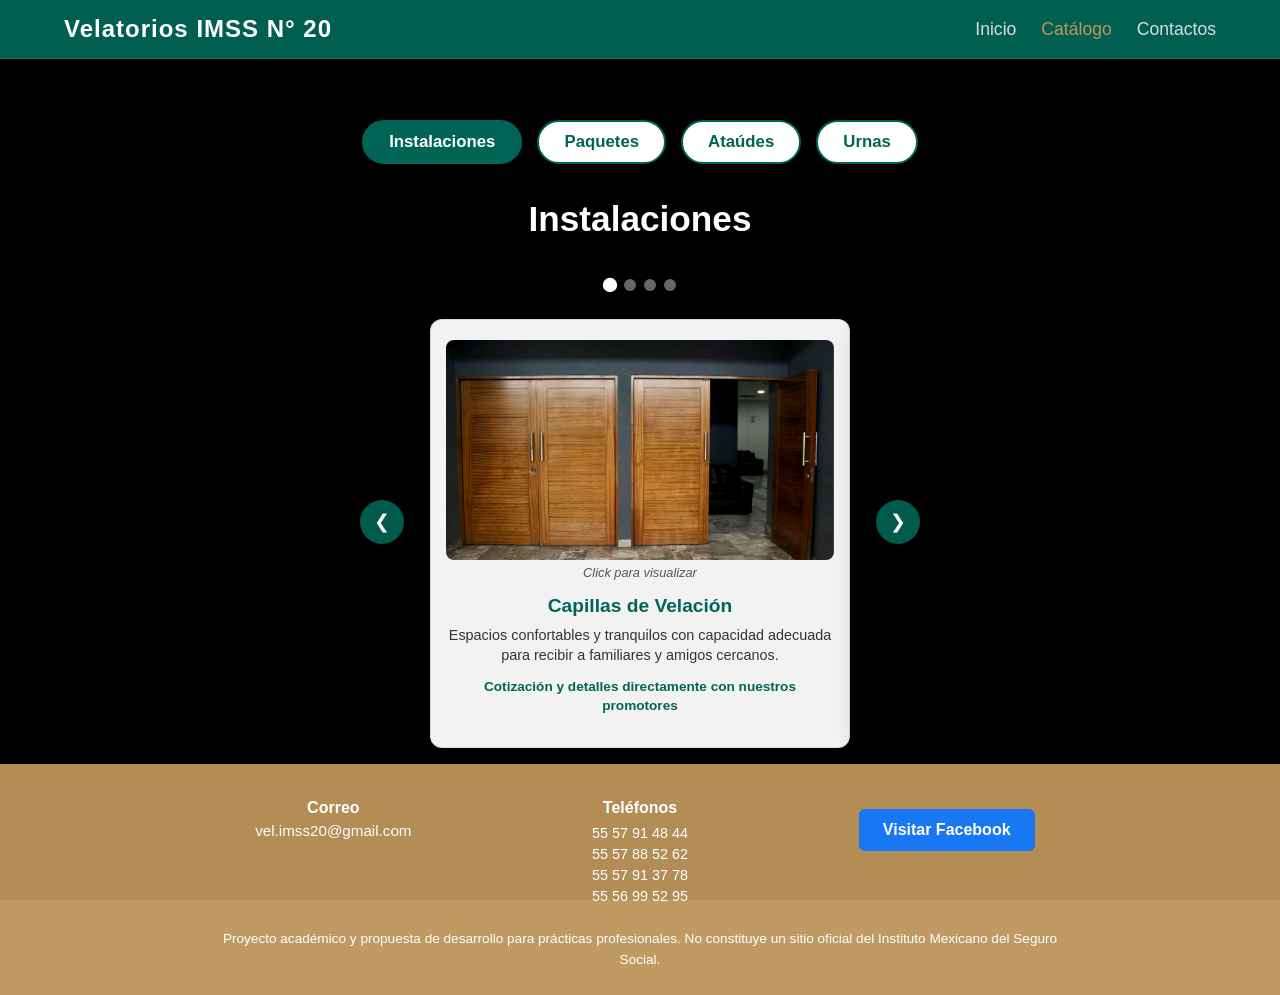
==== catalogo.html @ 5f77e5e4 "prototipo final 3" ====
<!DOCTYPE html>
<html lang="es"> 
    <head>
        <meta charset="UTF-8">
        <meta name="viewport" content="width=device-width, initial-scale=1.0">
        
        <title>Catálogo | Velatorios IMSS N° 20</title>
        <link rel="stylesheet" href="style.css">
    </head>
    
    <body>
        <header class="header-fijo">
            <div class="nav-container">
                <div class="logo-sitio"><a href="index.html">Velatorios IMSS N° 20</a></div>
                
                <div class="menu-toggle" id="mobile-menu-btn">
                    <span></span>
                    <span></span>
                    <span></span>
                </div>

                <nav class="nav-links" id="nav-menu">
                    <a href="index.html">Inicio</a>
                    <a href="catalogo.html" class="activo">Catálogo</a>
                    <a href="contactos.html">Contactos</a>
                </nav>
            </div>
        </header>
    
        <!-- Video de fondo desenfocado -->
        <div class="video-container-bg">
            <!-- Video de fondo -->
            <video id="videoFondoBlur" autoplay loop muted playsinline class="video-background-blur">
                <source src="MULTIMEDIA/VIDEO/VelatorioEcatepec.mp4" type="video/mp4">
            </video>

            <!-- Video principal -->
            <video id="videoFondo" loop muted playsinline class="video-background">
                <source src="MULTIMEDIA/VIDEO/VelatorioEcatepec.mp4" type="video/mp4">
            </video>
        </div>

        <!-- En el div de contenedor-catalogo, asegúrate de que termine limpiamente -->
<div class="contenedor-catalogo" style="padding-top: 100px; background: transparent; max-width: 1250px; margin: 0 auto; padding-left: 1rem; padding-right: 1rem; padding-bottom: 0;">
            <!-- FILTROS SERVICIOS -->
            <div class="filtros-macro" style="margin-bottom: 35px;">
                <button class="btn-filtro-macro activo" data-target="instalaciones">Instalaciones</button>
                <button class="btn-filtro-macro" data-target="paquetes">Paquetes</button>
                <button class="btn-filtro-macro" data-target="ataudes">Ataúdes</button>
                <button class="btn-filtro-macro" data-target="urnas">Urnas</button>
            </div>

            <!-- INSTALACIONES -->
            <div id="seccion-instalaciones" class="grupo-macro">
                <h2 class="titulo-seccion" style="font-size: 2.2rem; color: #ffffff; text-shadow: 1px 2px 6px rgba(0,0,0,0.8); text-align: center;">Instalaciones</h2>
                
                <div id="carrusel-instalaciones-wrapper" style="position: relative; max-width: 520px; margin: 0 auto; padding: 0 50px;">
                    <div class="carrusel-indicadores" id="indicadores-instalaciones"></div>
                    <div style="overflow: hidden; width: 100%;">
                        <div class="items-instalacion-track" style="display: flex; transition: transform 0.35s ease-in-out; width: 100%; align-items: stretch;">
                            
                            <!-- Capillas -->
                            <div class="item-instalacion" style="min-width: 100%; box-sizing: border-box; padding: 1rem 0; display: flex; flex-direction: column;">
                                <div class="grid-tarjetas tarjeta-centrada" style="margin: 0 auto; display: flex; flex: 1; width: 100%;"> 
                                    <div class="tarjeta" style="width: 100%; display: flex; flex-direction: column; justify-content: space-between; height: 100%;">
                                        <div>
                                            <div class="carrusel-tarjeta">
                                                <img src="MULTIMEDIA/IMAGENES/INSTALACIONES/CAPILLAS/C_01.JPG" alt="Capillas de Velación" class="carrusel-img" 
                                                    data-galeria="MULTIMEDIA/IMAGENES/INSTALACIONES/CAPILLAS/C_01.JPG, MULTIMEDIA/IMAGENES/INSTALACIONES/CAPILLAS/C_02.JPG, MULTIMEDIA/IMAGENES/INSTALACIONES/CAPILLAS/C_03.JPG, MULTIMEDIA/IMAGENES/INSTALACIONES/CAPILLAS/C_04.JPG, MULTIMEDIA/IMAGENES/INSTALACIONES/CAPILLAS/C_05.JPG, MULTIMEDIA/IMAGENES/INSTALACIONES/CAPILLAS/C_06.JPG, MULTIMEDIA/IMAGENES/INSTALACIONES/CAPILLAS/C_07.JPG, MULTIMEDIA/IMAGENES/INSTALACIONES/CAPILLAS/C_08.JPG, MULTIMEDIA/IMAGENES/INSTALACIONES/CAPILLAS/C_09.JPG, MULTIMEDIA/IMAGENES/INSTALACIONES/CAPILLAS/C_10.JPG">
                                            </div>
                                            <h3>Capillas de Velación</h3>
                                            <p>Espacios confortables y tranquilos con capacidad adecuada para recibir a familiares y amigos cercanos.</p>
                                        </div>
                                        <p class="info-asesoria">Cotización y detalles directamente con nuestros promotores</p>
                                    </div>
                                </div>
                            </div>

                            <!-- Oratorio -->
                            <div class="item-instalacion" style="min-width: 100%; box-sizing: border-box; padding: 1rem 0; display: flex; flex-direction: column;">
                                <div class="grid-tarjetas tarjeta-centrada" style="margin: 0 auto; display: flex; flex: 1; width: 100%;">
                                    <div class="tarjeta" style="width: 100%; display: flex; flex-direction: column; justify-content: space-between; height: 100%;">
                                        <div>
                                            <div class="carrusel-tarjeta">
                                                <img src="MULTIMEDIA/IMAGENES/INSTALACIONES/ORATORIO/O_01.JPG" alt="Oratorio" class="carrusel-img" 
                                                    data-galeria="MULTIMEDIA/IMAGENES/INSTALACIONES/ORATORIO/O_01.JPG, MULTIMEDIA/IMAGENES/INSTALACIONES/ORATORIO/O_02.JPG, MULTIMEDIA/IMAGENES/INSTALACIONES/ORATORIO/O_03.JPG, MULTIMEDIA/IMAGENES/INSTALACIONES/ORATORIO/O_04.JPG, MULTIMEDIA/IMAGENES/INSTALACIONES/ORATORIO/O_05.JPG">
                                            </div>
                                            <h3>Oratorio</h3>
                                            <p>Un espacio dedicado a la reflexión y el recogimiento espiritual, adecuado para diversas creencias.</p>
                                        </div>
                                        <p class="info-asesoria">Acceso libre para visitantes</p>
                                    </div>
                                </div>
                            </div>

                            <!-- Estancia Infantil -->
                            <div class="item-instalacion" style="min-width: 100%; box-sizing: border-box; padding: 1rem 0; display: flex; flex-direction: column;">
                                <div class="grid-tarjetas tarjeta-centrada" style="margin: 0 auto; display: flex; flex: 1; width: 100%;">
                                    <div class="tarjeta" style="width: 100%; display: flex; flex-direction: column; justify-content: space-between; height: 100%;">
                                        <div>
                                            <div class="carrusel-tarjeta">
                                                <img src="MULTIMEDIA/IMAGENES/INSTALACIONES/ESTANCIA_INFANTIL/EI_01.JPG" alt="Estancia Infantil" class="carrusel-img" 
                                                    data-galeria="MULTIMEDIA/IMAGENES/INSTALACIONES/ESTANCIA_INFANTIL/EI_01.JPG, MULTIMEDIA/IMAGENES/INSTALACIONES/ESTANCIA_INFANTIL/EI_02.JPG, MULTIMEDIA/IMAGENES/INSTALACIONES/ESTANCIA_INFANTIL/EI_03.JPG, MULTIMEDIA/IMAGENES/INSTALACIONES/ESTANCIA_INFANTIL/EI_04.JPG, MULTIMEDIA/IMAGENES/INSTALACIONES/ESTANCIA_INFANTIL/EI_05.JPG, MULTIMEDIA/IMAGENES/INSTALACIONES/ESTANCIA_INFANTIL/EI_06.JPG, MULTIMEDIA/IMAGENES/INSTALACIONES/ESTANCIA_INFANTIL/EI_07.JPG">
                                            </div>
                                            <h3>Estancia Infantil</h3>
                                            <p>Área segura y acondicionada para el cuidado y entretenimiento de los más pequeños.</p>
                                        </div>
                                        <p class="info-asesoria">Servicio gratuito</p>
                                    </div>
                                </div>
                            </div>

                            <!-- Cafetería -->
                            <div class="item-instalacion" style="min-width: 100%; box-sizing: border-box; padding: 1rem 0; display: flex; flex-direction: column;">
                                <div class="grid-tarjetas tarjeta-centrada" style="margin: 0 auto; display: flex; flex: 1; width: 100%;">
                                    <div class="tarjeta" style="width: 100%; display: flex; flex-direction: column; justify-content: space-between; height: 100%;">
                                        <div>
                                            <div class="carrusel-tarjeta">
                                                <img src="MULTIMEDIA/IMAGENES/INSTALACIONES/CAFETERIA/CAF-01.png" alt="Cafetería" class="carrusel-img" 
                                                    data-galeria="MULTIMEDIA/IMAGENES/INSTALACIONES/CAFETERIA/CAF-01.png, MULTIMEDIA/IMAGENES/INSTALACIONES/CAFETERIA/CAF-02.png, MULTIMEDIA/IMAGENES/INSTALACIONES/CAFETERIA/CAF-03.png, MULTIMEDIA/IMAGENES/INSTALACIONES/CAFETERIA/CAF-04.jpg, MULTIMEDIA/IMAGENES/INSTALACIONES/CAFETERIA/CAF-05.jpg, MULTIMEDIA/IMAGENES/INSTALACIONES/CAFETERIA/CAF-06.jpg, MULTIMEDIA/IMAGENES/INSTALACIONES/CAFETERIA/CAF-07.jpg">
                                            </div>
                                            <h3>Cafetería</h3>
                                            <p>Servicio de alimentos y bebidas disponibles las 24 horas.</p>
                                        </div>
                                        <p class="info-asesoria">Consumo a la carta</p>
                                    </div>
                                </div>
                            </div>

                        </div>
                    </div>

                    <button class="btn-inst-prev" style="position: absolute; top: 50%; transform: translateY(-50%); left: 0px; background: rgba(0, 0, 0, 0.6); color: white; border: none; font-size: 1.5rem; padding: 12px 16px; cursor: pointer; z-index: 10; border-radius: 5px;">&#10094;</button>
                    <button class="btn-inst-next" style="position: absolute; top: 50%; transform: translateY(-50%); right: 0px; background: rgba(0, 0, 0, 0.6); color: white; border: none; font-size: 1.5rem; padding: 12px 16px; cursor: pointer; z-index: 10; border-radius: 5px;">&#10095;</button>
                </div>
            </div> 

            <!-- PAQUETES -->
            <div id="seccion-paquetes" class="grupo-macro" style="display: none;">
                <div style="padding: 1rem 0; max-width: 1050px; margin: 0 auto;">
                    <h2 class="titulo-seccion" style="color: #ffffff; text-shadow: 1px 2px 6px rgba(0,0,0,0.8); text-align: center; margin-bottom: 10px;">Planes de Previsión y Paquetes</h2>
                    <p style="color: #ffffff; text-shadow: 1px 2px 4px rgba(0,0,0,0.8); text-align: center; margin-bottom: 30px; font-size: 1.1rem;">
                        Conoce el Plan de Pago Anticipado que te brinda tranquilidad para necesidades futuras.
                    </p>

                    <!-- Beneficios generales en barra horizontal moderna -->
                    <div style="background: rgba(0, 101, 86, 0.95); color: white; padding: 22px 28px; border-radius: 12px; margin-bottom: 30px; box-shadow: 0 6px 20px rgba(0,0,0,0.3); border: 2px solid rgba(255,255,255,0.3);">
                        <h3 style="color: #bc955b; margin-bottom: 12px; font-size: 1.2rem; text-align: center; text-transform: uppercase; letter-spacing: 1px; font-weight: bold;">Beneficios del Plan</h3>
                        <div style="display: grid; grid-template-columns: repeat(auto-fit, minmax(220px, 1fr)); gap: 15px; font-size: 0.95rem; line-height: 1.4; font-weight: 500;">
                            <div>✓ Cubre un único servicio funerario según el paquete de su elección.</div>
                            <div>✓ 100% transferible.</div>
                            <div>✓ Plazos de 6, 12, 18 y hasta 24 meses sin intereses.</div>
                            <div>✓ Permite evitar gastos no previstos.</div>
                        </div>
                    </div>

                    <!-- Planes Principales (Básico y Cremación lado a lado) -->
                    <div style="display: grid; grid-template-columns: repeat(auto-fit, minmax(340px, 1fr)); gap: 30px; margin-bottom: 30px;">
                        
                        <!-- PLAN BÁSICO -->
                        <div style="background: rgba(255, 255, 255, 0.99); border-radius: 12px; overflow: hidden; border-top: 6px solid #006556; border-left: 2px solid rgba(0,0,0,0.15); border-right: 2px solid rgba(0,0,0,0.15); border-bottom: 2px solid rgba(0,0,0,0.15); display: flex; flex-direction: column; justify-content: space-between; box-shadow: 0 8px 25px rgba(0,0,0,0.2);">
                            <div style="padding: 25px;">
                                <div style="text-align: center; border-bottom: 2px solid #ddd; padding-bottom: 15px; margin-bottom: 20px;">
                                    <span style="background: #006556; color: white; padding: 5px 14px; border-radius: 20px; font-size: 0.8rem; font-weight: bold; text-transform: uppercase;">Plan Tradicional</span>
                                    <h3 style="color: #006556; font-size: 1.6rem; margin: 10px 0 5px 0; font-weight: bold;">Básico</h3>
                                    <div style="font-size: 2.1rem; font-weight: bold; color: #111;">$11,850.00 <span style="font-size: 0.8rem; font-weight: normal; color: #555;">(1)</span></div>
                                </div>

                                <ul style="list-style: none; padding: 0; margin: 0 0 20px 0; font-size: 0.95rem; color: #333; display: flex; flex-direction: column; gap: 8px; font-weight: 500;">
                                    <li>✔ Velación en capilla o en domicilio.</li>
                                    <li>✔ Arreglo estético y embalsamamiento.</li>
                                    <li>✔ Traslado del cuerpo (hasta 100 km en la misma entidad).</li>
                                    <li>✔ Asesoría para trámites.</li>
                                    <li>✔ Ataúd gama media nuevo.</li>
                                </ul>

                                <div style="background: #f4f6f7; padding: 14px; border-radius: 8px; border: 2px solid #cbd3d9;">
                                    <div style="font-weight: bold; color: #006556; margin-bottom: 6px; font-size: 0.85rem; text-align: center; text-transform: uppercase;">Mensualidades sin intereses</div>
                                    <div style="display: flex; justify-content: space-between; font-size: 0.88rem; margin-bottom: 4px; color: #333; font-weight: 600;"><span>6 meses:</span> <strong>$1,975.00</strong></div>
                                    <div style="display: flex; justify-content: space-between; font-size: 0.88rem; margin-bottom: 4px; color: #333; font-weight: 600;"><span>12 meses:</span> <strong>$978.50</strong></div>
                                    <div style="display: flex; justify-content: space-between; font-size: 0.88rem; margin-bottom: 4px; color: #333; font-weight: 600;"><span>18 meses:</span> <strong>$658.33</strong></div>
                                    <div style="display: flex; justify-content: space-between; font-size: 0.88rem; color: #333; font-weight: 600;"><span>24 meses:</span> <strong>$493.75</strong></div>
                                </div>
                            </div>
                            
                            <div style="padding: 15px 25px; background: #e9ecef; text-align: center; border-top: 1px solid #ddd;">
                                <p style="font-size: 0.8rem; color: #555; margin-bottom: 8px; font-weight: 600;">Cuota para el ciclo 2026</p>
                                <a href="contactos.html" class="btn-accion" style="display: block; text-align: center;">Consultar con Promotores</a>
                            </div>
                        </div>

                        <!-- PLAN CREMACIÓN -->
                        <div style="background: rgba(255, 255, 255, 0.99); border-radius: 12px; overflow: hidden; border-top: 6px solid #bc955b; border-left: 2px solid rgba(0,0,0,0.15); border-right: 2px solid rgba(0,0,0,0.15); border-bottom: 2px solid rgba(0,0,0,0.15); display: flex; flex-direction: column; justify-content: space-between; box-shadow: 0 8px 25px rgba(0,0,0,0.2);">
                            <div style="padding: 25px;">
                                <div style="text-align: center; border-bottom: 2px solid #ddd; padding-bottom: 15px; margin-bottom: 20px;">
                                    <span style="background: #bc955b; color: white; padding: 5px 14px; border-radius: 20px; font-size: 0.8rem; font-weight: bold; text-transform: uppercase;">Plan Cremación (2)</span>
                                    <h3 style="color: #006556; font-size: 1.6rem; margin: 10px 0 5px 0; font-weight: bold;">Cremación</h3>
                                    <div style="font-size: 2.1rem; font-weight: bold; color: #111;">$11,850.00 <span style="font-size: 0.8rem; font-weight: normal; color: #555;">(1)</span></div>
                                </div>

                                <ul style="list-style: none; padding: 0; margin: 0 0 20px 0; font-size: 0.95rem; color: #333; display: flex; flex-direction: column; gap: 8px; font-weight: 500;">
                                    <li>✔ Velación en capilla o en domicilio.</li>
                                    <li>✔ Arreglo estético y embalsamamiento.</li>
                                    <li>✔ Traslado del cuerpo (hasta 100 km en la misma entidad).</li>
                                    <li>✔ Asesoría para trámites.</li>
                                    <li>✔ Ataúd de donación.</li>
                                    <li>✔ Urna económica.</li>
                                    <li>✔ Cremación.</li>
                                </ul>

                                <div style="background: #fdf5d7; padding: 14px; border-radius: 8px; border: 2px solid #e2cb82; text-align: center; margin-top: 25px;">
                                    <p style="color: #7d612e; font-weight: bold; font-size: 0.9rem; margin: 0;">NO INCLUYE URNA <br><span style="font-weight: normal; font-size: 0.82rem;">(según notas oficiales del plan)</span></p>
                                </div>
                            </div>

                            <div style="padding: 15px 25px; background: #e9ecef; text-align: center; border-top: 1px solid #ddd;">
                                <p style="font-size: 0.8rem; color: #555; margin-bottom: 8px; font-weight: 600;">Consulte plazos y mensualidades</p>
                                <a href="contactos.html" class="btn-accion" style="display: block; text-align: center;">Consultar con Promotores</a>
                            </div>
                        </div>

                    </div>

                    <!-- Panel Inferior Unificado: Requisitos y Características -->
                    <div style="background: rgba(255, 255, 255, 0.98); border-radius: 12px; padding: 25px; border: 2px solid rgba(0,0,0,0.2); box-shadow: 0 8px 25px rgba(0,0,0,0.2);">
                        <div style="display: grid; grid-template-columns: repeat(auto-fit, minmax(300px, 1fr)); gap: 30px;">
                            <div>
                                <h4 style="color: #006556; margin-bottom: 12px; font-size: 1.1rem; border-bottom: 2px solid #006556; padding-bottom: 6px; font-weight: bold;">Requisitos de Contratación</h4>
                                <ul style="padding-left: 18px; color: #333; line-height: 1.5; font-size: 0.9rem; display: flex; flex-direction: column; gap: 6px; font-weight: 500;">
                                    <li>Ser mayor de edad.</li>
                                    <li>Elegir el plazo de pago deseado.</li>
                                    <li>Designar titular sustituto y beneficiarios.</li>
                                    <li>Presentar INE, Constancia de Situación Fiscal, CURP, correo y teléfono.</li>
                                </ul>
                            </div>
                            <div>
                                <h4 style="color: #006556; margin-bottom: 12px; font-size: 1.1rem; border-bottom: 2px solid #006556; padding-bottom: 6px; font-weight: bold;">Características Generales</h4>
                                <ul style="padding-left: 18px; color: #333; line-height: 1.45; font-size: 0.88rem; display: flex; flex-direction: column; gap: 6px; font-weight: 500;">
                                    <li>Si se requiere el servicio antes de liquidar, se cubre el saldo pendiente.</li>
                                    <li>Cancelación disponible con pena convencional del 10%.</li>
                                    <li>No es limitativo a ninguna causa de fallecimiento.</li>
                                    <li>Conserva el precio fijo pactado hasta su total liquidación.</li>
                                </ul>
                            </div>
                        </div>
                    </div>

                </div>
            </div>

            <!-- ATAÚDES -->
            <div id="seccion-ataudes" class="grupo-macro" style="display: none;">
                <div style="padding: 1rem 0;">
                    <h2 class="titulo-seccion" style="color: #ffffff; text-shadow: 1px 2px 6px rgba(0,0,0,0.8);">Catálogo de Ataúdes</h2>
                    
                    <div class="filtros-catalogo">
                        <button class="btn-filtro-ataud btn-filtro activo" data-filtro="baja">Gama Baja</button>
                        <button class="btn-filtro-ataud btn-filtro" data-filtro="media">Gama Media</button>
                        <button class="btn-filtro-ataud btn-filtro" data-filtro="alta">Gama Alta</button>
                        <button class="btn-filtro-ataud btn-filtro" data-filtro="pequenas">Gamas Pequeñas</button>
                        <button class="btn-filtro-ataud btn-filtro" data-filtro="grandes">Gamas Grandes</button>
                    </div>

                    <!-- GAMA BAJA -->
                    <div id="carrusel-gamabaja-wrapper" class="tarjeta-catalogo seccion-ataud-item" data-categoria="baja" style="position: relative; max-width: 520px; margin: 0 auto 20px auto; padding: 0 50px;">
                        <div class="carrusel-indicadores" id="indicadores-gamabaja"></div>
                        <div style="overflow: hidden; width: 100%;">
                            <div class="items-gamabaja-track" style="display: flex; transition: transform 0.35s ease-in-out; width: 100%; align-items: stretch;">
                                
                                <div class="item-gamabaja" style="min-width: 100%; box-sizing: border-box; padding: 1rem 0; display: flex; flex-direction: column;">
                                    <div class="tarjeta" style="width: 100%; display: flex; flex-direction: column; justify-content: space-between; height: 100%;">
                                        <div>
                                            <div class="carrusel-tarjeta">
                                                <img src="MULTIMEDIA/IMAGENES/ATAUDES/GAMA_BAJA/M01/AGB01-1.png" alt="Gama Baja 1" class="carrusel-img" 
                                                    data-galeria="MULTIMEDIA/IMAGENES/ATAUDES/GAMA_BAJA/M01/AGB01-1.png, MULTIMEDIA/IMAGENES/ATAUDES/GAMA_BAJA/M01/AGB01-2.png, MULTIMEDIA/IMAGENES/ATAUDES/GAMA_BAJA/M01/AGB01-3.png, MULTIMEDIA/IMAGENES/ATAUDES/GAMA_BAJA/M01/AGB01-4.png">
                                            </div>
                                            <h3>Ataúd Económico / Baja - Modelo 1</h3>
                                            <p>Opción accesible y digna, cumpliendo con los estándares esenciales.</p>
                                        </div>
                                        <div>
                                            <p class="info-asesoria">Cotización con promotores</p>
                                            <a href="contactos.html" class="btn-accion">Consultar</a>
                                        </div>
                                    </div>
                                </div>

                                <div class="item-gamabaja" style="min-width: 100%; box-sizing: border-box; padding: 1rem 0; display: flex; flex-direction: column;">
                                    <div class="tarjeta" style="width: 100%; display: flex; flex-direction: column; justify-content: space-between; height: 100%;">
                                        <div>
                                            <div class="carrusel-tarjeta">
                                                <img src="MULTIMEDIA/IMAGENES/ATAUDES/GAMA_BAJA/M02/AGB02-1.png" alt="Gama Baja 2" class="carrusel-img" 
                                                    data-galeria="MULTIMEDIA/IMAGENES/ATAUDES/GAMA_BAJA/M02/AGB02-1.png, MULTIMEDIA/IMAGENES/ATAUDES/GAMA_BAJA/M02/AGB02-2.png, MULTIMEDIA/IMAGENES/ATAUDES/GAMA_BAJA/M02/AGB02-3.png, MULTIMEDIA/IMAGENES/ATAUDES/GAMA_BAJA/M02/AGB02-4.png">
                                            </div>
                                            <h3>Ataúd Económico / Baja - Modelo 2</h3>
                                            <p>Opción sencilla de diseño funcional y acabados de calidad.</p>
                                        </div>
                                        <div>
                                            <p class="info-asesoria">Cotización con promotores</p>
                                            <a href="contactos.html" class="btn-accion">Consultar</a>
                                        </div>
                                    </div>
                                </div>

                                <div class="item-gamabaja" style="min-width: 100%; box-sizing: border-box; padding: 1rem 0; display: flex; flex-direction: column;">
                                    <div class="tarjeta" style="width: 100%; display: flex; flex-direction: column; justify-content: space-between; height: 100%;">
                                        <div>
                                            <div class="carrusel-tarjeta">
                                                <img src="MULTIMEDIA/IMAGENES/ATAUDES/GAMA_BAJA/M03/AGB03-1.png" alt="Gama Baja 3" class="carrusel-img" 
                                                    data-galeria="MULTIMEDIA/IMAGENES/ATAUDES/GAMA_BAJA/M03/AGB03-1.png, MULTIMEDIA/IMAGENES/ATAUDES/GAMA_BAJA/M03/AGB03-2.png, MULTIMEDIA/IMAGENES/ATAUDES/GAMA_BAJA/M03/AGB03-3.png, MULTIMEDIA/IMAGENES/ATAUDES/GAMA_BAJA/M03/AGB03-4.png">
                                            </div>
                                            <h3>Ataúd Económico / Baja - Modelo 3</h3>
                                            <p>Modelo tradicional básico, sobrio y respetuoso.</p>
                                        </div>
                                        <div>
                                            <p class="info-asesoria">Cotización con promotores</p>
                                            <a href="contactos.html" class="btn-accion">Consultar</a>
                                        </div>
                                    </div>
                                </div>

                            </div>
                        </div>
                        <button class="btn-gb-prev" style="position: absolute; top: 50%; transform: translateY(-50%); left: 0px; background: rgba(0, 0, 0, 0.6); color: white; border: none; font-size: 1.5rem; padding: 12px 16px; cursor: pointer; z-index: 10; border-radius: 5px;">&#10094;</button>
                        <button class="btn-gb-next" style="position: absolute; top: 50%; transform: translateY(-50%); right: 0px; background: rgba(0, 0, 0, 0.6); color: white; border: none; font-size: 1.5rem; padding: 12px 16px; cursor: pointer; z-index: 10; border-radius: 5px;">&#10095;</button>
                    </div>

                    <!-- GAMA MEDIA -->
                    <div id="carrusel-gamamedia-wrapper" class="tarjeta-catalogo seccion-ataud-item" data-categoria="media" style="position: relative; max-width: 520px; margin: 0 auto 20px auto; padding: 0 50px; display: none;">
                        <div class="carrusel-indicadores" id="indicadores-gamamedia"></div>
                        <div style="overflow: hidden; width: 100%;">
                            <div class="items-gamamedia-track">
                                
                                <!-- MODELO 1 -->
                                <div class="item-gamamedia" style="min-width: 100%; box-sizing: border-box; padding: 1rem 0; display: flex; flex-direction: column;">
                                    <div class="tarjeta" style="width: 100%; display: flex; flex-direction: column; justify-content: space-between; height: 100%;">
                                        <div>
                                            <div class="carrusel-tarjeta">
                                                <img src="MULTIMEDIA/IMAGENES/ATAUDES/GAMA_MEDIA/M01/AGM01-1.png" alt="Gama Media 1" class="carrusel-img" 
                                                    data-galeria="MULTIMEDIA/IMAGENES/ATAUDES/GAMA_MEDIA/M01/AGM01-1.png, 
                                                    MULTIMEDIA/IMAGENES/ATAUDES/GAMA_MEDIA/M01/AGM01-2.png, 
                                                    MULTIMEDIA/IMAGENES/ATAUDES/GAMA_MEDIA/M01/AGM01-3.png">
                                            </div>
                                            <h3>Ataúd Gama Media - Modelo 1</h3>
                                            <p>Diseño tradicional sólido con excelentes acabados y confort visual.</p>
                                        </div>
                                        <div>
                                            <p class="info-asesoria">Cotización con promotores</p>
                                            <a href="contactos.html" class="btn-accion">Consultar</a>
                                        </div>
                                    </div>
                                </div>

                                <!-- MODELO 2 -->
                                <div class="item-gamamedia" style="min-width: 100%; box-sizing: border-box; padding: 1rem 0; display: flex; flex-direction: column;">
                                    <div class="tarjeta" style="width: 100%; display: flex; flex-direction: column; justify-content: space-between; height: 100%;">
                                        <div>
                                            <div class="carrusel-tarjeta">
                                                <img src="MULTIMEDIA/IMAGENES/ATAUDES/GAMA_MEDIA/M02/AGM02-1.png" alt="Gama Media 2" class="carrusel-img" 
                                                    data-galeria="MULTIMEDIA/IMAGENES/ATAUDES/GAMA_MEDIA/M02/AGM02-1.png, 
                                                    MULTIMEDIA/IMAGENES/ATAUDES/GAMA_MEDIA/M02/AGM02-2.png, 
                                                    MULTIMEDIA/IMAGENES/ATAUDES/GAMA_MEDIA/M02/AGM02-3.png, 
                                                    MULTIMEDIA/IMAGENES/ATAUDES/GAMA_MEDIA/M02/AGM02-4.png">
                                            </div>
                                            <h3>Ataúd Gama Media - Modelo 2</h3>
                                            <p>Excelente manufactura y materiales duraderos.</p>
                                        </div>
                                        <div>
                                            <p class="info-asesoria">Cotización con promotores</p>
                                            <a href="contactos.html" class="btn-accion">Consultar</a>
                                        </div>
                                    </div>
                                </div>

                                <!-- MODELO 3 -->
                                <div class="item-gamamedia" style="min-width: 100%; box-sizing: border-box; padding: 1rem 0; display: flex; flex-direction: column;">
                                    <div class="tarjeta" style="width: 100%; display: flex; flex-direction: column; justify-content: space-between; height: 100%;">
                                        <div>
                                            <div class="carrusel-tarjeta">
                                                <img src="MULTIMEDIA/IMAGENES/ATAUDES/GAMA_MEDIA/M03/AGM03-1.png" alt="Gama Media 3" class="carrusel-img" 
                                                    data-galeria="MULTIMEDIA/IMAGENES/ATAUDES/GAMA_MEDIA/M03/AGM03-1.png, 
                                                    MULTIMEDIA/IMAGENES/ATAUDES/GAMA_MEDIA/M03/AGM03-2.png, 
                                                    MULTIMEDIA/IMAGENES/ATAUDES/GAMA_MEDIA/M03/AGM03-3.png, 
                                                    MULTIMEDIA/IMAGENES/ATAUDES/GAMA_MEDIA/M03/AGM03-4.png">
                                            </div>
                                            <h3>Ataúd Gama Media - Modelo 3</h3>
                                            <p>Estilo equilibrado que combina sobriedad y elegancia.</p>
                                        </div>
                                        <div>
                                            <p class="info-asesoria">Cotización con promotores</p>
                                            <a href="contactos.html" class="btn-accion">Consultar</a>
                                        </div>
                                    </div>
                                </div>

                                <!-- MODELO 4 -->
                                <div class="item-gamamedia" style="min-width: 100%; box-sizing: border-box; padding: 1rem 0; display: flex; flex-direction: column;">
                                    <div class="tarjeta" style="width: 100%; display: flex; flex-direction: column; justify-content: space-between; height: 100%;">
                                        <div>
                                            <div class="carrusel-tarjeta">
                                                <img src="MULTIMEDIA/IMAGENES/ATAUDES/GAMA_MEDIA/M04/AGM04-1.png" alt="Gama Media 4" class="carrusel-img" 
                                                    data-galeria="MULTIMEDIA/IMAGENES/ATAUDES/GAMA_MEDIA/M04/AGM04-1.png, 
                                                    MULTIMEDIA/IMAGENES/ATAUDES/GAMA_MEDIA/M04/AGM04-2.png, 
                                                    MULTIMEDIA/IMAGENES/ATAUDES/GAMA_MEDIA/M04/AGM04-3.png, 
                                                    MULTIMEDIA/IMAGENES/ATAUDES/GAMA_MEDIA/M04/AGM04-4.png">
                                            </div>
                                            <h3>Ataúd Gama Media - Modelo 4</h3>
                                            <p>Modelo con acabados finos y detalles estéticos cuidados.</p>
                                        </div>
                                        <div>
                                            <p class="info-asesoria">Cotización con promotores</p>
                                            <a href="contactos.html" class="btn-accion">Consultar</a>
                                        </div>
                                    </div>
                                </div>

                                <!-- MODELO 5 -->
                                <div class="item-gamamedia" style="min-width: 100%; box-sizing: border-box; padding: 1rem 0; display: flex; flex-direction: column;">
                                    <div class="tarjeta" style="width: 100%; display: flex; flex-direction: column; justify-content: space-between; height: 100%;">
                                        <div>
                                            <div class="carrusel-tarjeta">
                                                <img src="MULTIMEDIA/IMAGENES/ATAUDES/GAMA_MEDIA/M05/AGM05-1.png" alt="Gama Media 5" class="carrusel-img" 
                                                    data-galeria="MULTIMEDIA/IMAGENES/ATAUDES/GAMA_MEDIA/M05/AGM05-1.png, 
                                                    MULTIMEDIA/IMAGENES/ATAUDES/GAMA_MEDIA/M05/AGM05-2.png, 
                                                    MULTIMEDIA/IMAGENES/ATAUDES/GAMA_MEDIA/M05/AGM05-3.png, 
                                                    MULTIMEDIA/IMAGENES/ATAUDES/GAMA_MEDIA/M05/AGM05-4.png">
                                            </div>
                                            <h3>Ataúd Gama Media - Modelo 5</h3>
                                            <p>Diseño clásico que aporta tranquilidad y presencia.</p>
                                        </div>
                                        <div>
                                            <p class="info-asesoria">Cotización con promotores</p>
                                            <a href="contactos.html" class="btn-accion">Consultar</a>
                                        </div>
                                    </div>
                                </div>

                                <!-- MODELO 6 -->
                                <div class="item-gamamedia" style="min-width: 100%; box-sizing: border-box; padding: 1rem 0; display: flex; flex-direction: column;">
                                    <div class="tarjeta" style="width: 100%; display: flex; flex-direction: column; justify-content: space-between; height: 100%;">
                                        <div>
                                            <div class="carrusel-tarjeta">
                                                <img src="MULTIMEDIA/IMAGENES/ATAUDES/GAMA_MEDIA/M06/AGM06-1.png" alt="Gama Media 6" class="carrusel-img" 
                                                    data-galeria="MULTIMEDIA/IMAGENES/ATAUDES/GAMA_MEDIA/M06/AGM06-1.png, 
                                                    MULTIMEDIA/IMAGENES/ATAUDES/GAMA_MEDIA/M06/AGM06-2.png,
                                                    MULTIMEDIA/IMAGENES/ATAUDES/GAMA_MEDIA/M06/AGM06-3.png, 
                                                    MULTIMEDIA/IMAGENES/ATAUDES/GAMA_MEDIA/M06/AGM06-4.png">
                                            </div>
                                            <h3>Ataúd Gama Media - Modelo 6</h3>
                                            <p>Construcción sólida y aspecto exterior de gran distinción.</p>
                                        </div>
                                        <div>
                                            <p class="info-asesoria">Cotización con promotores</p>
                                            <a href="contactos.html" class="btn-accion">Consultar</a>
                                        </div>
                                    </div>
                                </div>

                                <!-- MODELO 7 -->
                                <div class="item-gamamedia" style="min-width: 100%; box-sizing: border-box; padding: 1rem 0; display: flex; flex-direction: column;">
                                    <div class="tarjeta" style="width: 100%; display: flex; flex-direction: column; justify-content: space-between; height: 100%;">
                                        <div>
                                            <div class="carrusel-tarjeta">
                                                <img src="MULTIMEDIA/IMAGENES/ATAUDES/GAMA_MEDIA/M07/AGM07-1.png" alt="Gama Media 7" class="carrusel-img" 
                                                    data-galeria="MULTIMEDIA/IMAGENES/ATAUDES/GAMA_MEDIA/M07/AGM07-1.png,
                                                    MULTIMEDIA/IMAGENES/ATAUDES/GAMA_MEDIA/M07/AGM07-2.png, 
                                                    MULTIMEDIA/IMAGENES/ATAUDES/GAMA_MEDIA/M07/AGM07-3.png, 
                                                    MULTIMEDIA/IMAGENES/ATAUDES/GAMA_MEDIA/M07/AGM07-4.png">
                                            </div>
                                            <h3>Ataúd Gama Media - Modelo 7</h3>
                                            <p>Alternativa preferida por su excelente relación calidad-diseño.</p>
                                        </div>
                                        <div>
                                            <p class="info-asesoria">Cotización con promotores</p>
                                            <a href="contactos.html" class="btn-accion">Consultar</a>
                                        </div>
                                    </div>
                                </div>

                                <!-- MODELO 8 -->
                                <div class="item-gamamedia" style="min-width: 100%; box-sizing: border-box; padding: 1rem 0; display: flex; flex-direction: column;">
                                    <div class="tarjeta" style="width: 100%; display: flex; flex-direction: column; justify-content: space-between; height: 100%;">
                                        <div>
                                            <div class="carrusel-tarjeta">
                                                <img src="MULTIMEDIA/IMAGENES/ATAUDES/GAMA_MEDIA/M08/AGM08-1.png" alt="Gama Media 8" class="carrusel-img" 
                                                    data-galeria="MULTIMEDIA/IMAGENES/ATAUDES/GAMA_MEDIA/M08/AGM08-1.png,
                                                    MULTIMEDIA/IMAGENES/ATAUDES/GAMA_MEDIA/M08/AGM08-2.png, 
                                                    MULTIMEDIA/IMAGENES/ATAUDES/GAMA_MEDIA/M08/AGM08-3.png, 
                                                    MULTIMEDIA/IMAGENES/ATAUDES/GAMA_MEDIA/M08/AGM08-4.png">
                                            </div>
                                            <h3>Ataúd Gama Media - Modelo 8</h3>
                                            <p>Estructura robusta con acabados limpios y profesionales.</p>
                                        </div>
                                        <div>
                                            <p class="info-asesoria">Cotización con promotores</p>
                                            <a href="contactos.html" class="btn-accion">Consultar</a>
                                        </div>
                                    </div>
                                </div>

                                <!-- MODELO 9 -->
                                <div class="item-gamamedia" style="min-width: 100%; box-sizing: border-box; padding: 1rem 0; display: flex; flex-direction: column;">
                                    <div class="tarjeta" style="width: 100%; display: flex; flex-direction: column; justify-content: space-between; height: 100%;">
                                        <div>
                                            <div class="carrusel-tarjeta">
                                                <img src="MULTIMEDIA/IMAGENES/ATAUDES/GAMA_MEDIA/M09/AGM09-1.png" alt="Gama Media 9" class="carrusel-img" 
                                                    data-galeria="MULTIMEDIA/IMAGENES/ATAUDES/GAMA_MEDIA/M09/AGM09-1.png, 
                                                    MULTIMEDIA/IMAGENES/ATAUDES/GAMA_MEDIA/M09/AGM09-2.png, 
                                                    MULTIMEDIA/IMAGENES/ATAUDES/GAMA_MEDIA/M09/AGM09-3.png, 
                                                    MULTIMEDIA/IMAGENES/ATAUDES/GAMA_MEDIA/M09/AGM09-4.png">
                                            </div>
                                            <h3>Ataúd Gama Media - Modelo 9</h3>
                                            <p>Opción refinada que garantiza una presentación digna.</p>
                                        </div>
                                        <div>
                                            <p class="info-asesoria">Cotización con promotores</p>
                                            <a href="contactos.html" class="btn-accion">Consultar</a>
                                        </div>
                                    </div>
                                </div>

                                <!-- MODELO 10 -->
                                <div class="item-gamamedia" style="min-width: 100%; box-sizing: border-box; padding: 1rem 0; display: flex; flex-direction: column;">
                                    <div class="tarjeta" style="width: 100%; display: flex; flex-direction: column; justify-content: space-between; height: 100%;">
                                        <div>
                                            <div class="carrusel-tarjeta">
                                                <img src="MULTIMEDIA/IMAGENES/ATAUDES/GAMA_MEDIA/M10/AGM10-1.png" alt="Gama Media 10" class="carrusel-img" 
                                                    data-galeria="MULTIMEDIA/IMAGENES/ATAUDES/GAMA_MEDIA/M10/AGM10-1.png, 
                                                    MULTIMEDIA/IMAGENES/ATAUDES/GAMA_MEDIA/M10/AGM10-2.png, 
                                                    MULTIMEDIA/IMAGENES/ATAUDES/GAMA_MEDIA/M10/AGM10-3.png, 
                                                    MULTIMEDIA/IMAGENES/ATAUDES/GAMA_MEDIA/M10/AGM10-4.png">
                                            </div>
                                            <h3>Ataúd Gama Media - Modelo 10</h3>
                                            <p>Modelo final de la serie media con altos estándares de calidad.</p>
                                        </div>
                                        <div>
                                            <p class="info-asesoria">Cotización con promotores</p>
                                            <a href="contactos.html" class="btn-accion">Consultar</a>
                                        </div>
                                    </div>
                                </div>

                            </div>
                        </div>
                        <button class="btn-gm-prev" style="position: absolute; top: 50%; transform: translateY(-50%); left: 0px; background: rgba(0, 0, 0, 0.6); color: white; border: none; font-size: 1.5rem; padding: 12px 16px; cursor: pointer; z-index: 10; border-radius: 5px;">&#10094;</button>
                        <button class="btn-gm-next" style="position: absolute; top: 50%; transform: translateY(-50%); right: 0px; background: rgba(0, 0, 0, 0.6); color: white; border: none; font-size: 1.5rem; padding: 12px 16px; cursor: pointer; z-index: 10; border-radius: 5px;">&#10095;</button>
                    </div>

                    <!-- GAMA ALTA -->
                    <div id="carrusel-gamaalta-wrapper" class="tarjeta-catalogo seccion-ataud-item" data-categoria="alta" style="position: relative; max-width: 520px; margin: 0 auto 20px auto; padding: 0 50px; display: none;">
                        <div class="carrusel-indicadores" id="indicadores-gamaalta"></div>
                        <div style="overflow: hidden; width: 100%;">
                            <div class="items-gamaalta-track">
                                
                                <!-- MODELO 1 -->
                                <div class="item-gamaalta" style="min-width: 100%; box-sizing: border-box; padding: 1rem 0; display: flex; flex-direction: column;">
                                    <div class="tarjeta" style="width: 100%; display: flex; flex-direction: column; justify-content: space-between; height: 100%;">
                                        <div>
                                            <div class="carrusel-tarjeta">
                                                <img src="MULTIMEDIA/IMAGENES/ATAUDES/GAMA_ALTA/M01/AGA01-1.png" alt="Gama Alta 1" class="carrusel-img" 
                                                    data-galeria="MULTIMEDIA/IMAGENES/ATAUDES/GAMA_ALTA/M01/AGA01-1.png, 
                                                    MULTIMEDIA/IMAGENES/ATAUDES/GAMA_ALTA/M01/AGA01-2.png, 
                                                    MULTIMEDIA/IMAGENES/ATAUDES/GAMA_ALTA/M01/AGA01-3.png, 
                                                    MULTIMEDIA/IMAGENES/ATAUDES/GAMA_ALTA/M01/AGA01-4.png">
                                            </div>
                                            <h3>Ataúd de Gama Alta - Modelo 1</h3>
                                            <p>Acabado de lujo en madera fina, herrajes especiales y máxima elegancia.</p>
                                        </div>
                                        <div>
                                            <p class="info-asesoria">Cotización con promotores</p>
                                            <a href="contactos.html" class="btn-accion">Consultar</a>
                                        </div>
                                    </div>
                                </div>

                                <!-- MODELO 2 -->
                                <div class="item-gamaalta" style="min-width: 100%; box-sizing: border-box; padding: 1rem 0; display: flex; flex-direction: column;">
                                    <div class="tarjeta" style="width: 100%; display: flex; flex-direction: column; justify-content: space-between; height: 100%;">
                                        <div>
                                            <div class="carrusel-tarjeta">
                                                <img src="MULTIMEDIA/IMAGENES/ATAUDES/GAMA_ALTA/M02/AGA02-1.png" alt="Gama Alta 2" class="carrusel-img" 
                                                    data-galeria="MULTIMEDIA/IMAGENES/ATAUDES/GAMA_ALTA/M02/AGA02-1.png, 
                                                    MULTIMEDIA/IMAGENES/ATAUDES/GAMA_ALTA/M02/AGA02-2.png, 
                                                    MULTIMEDIA/IMAGENES/ATAUDES/GAMA_ALTA/M02/AGA02-3.png, 
                                                    MULTIMEDIA/IMAGENES/ATAUDES/GAMA_ALTA/M02/AGA02-4.png, 
                                                    MULTIMEDIA/IMAGENES/ATAUDES/GAMA_ALTA/M02/AGA02-5.png, 
                                                    MULTIMEDIA/IMAGENES/ATAUDES/GAMA_ALTA/M02/AGA02-6.png">
                                            </div>
                                            <h3>Ataúd de Gama Alta - Modelo 2</h3>
                                            <p>Elegancia superior con detalles artesanales y materiales selectos.</p>
                                        </div>
                                        <div>
                                            <p class="info-asesoria">Cotización con promotores</p>
                                            <a href="contactos.html" class="btn-accion">Consultar</a>
                                        </div>
                                    </div>
                                </div>

                                <!-- MODELO 3 -->
                                <div class="item-gamaalta" style="min-width: 100%; box-sizing: border-box; padding: 1rem 0; display: flex; flex-direction: column;">
                                    <div class="tarjeta" style="width: 100%; display: flex; flex-direction: column; justify-content: space-between; height: 100%;">
                                        <div>
                                            <div class="carrusel-tarjeta">
                                                <img src="MULTIMEDIA/IMAGENES/ATAUDES/GAMA_ALTA/M03/AGA03-1.png" alt="Gama Alta 3" class="carrusel-img" 
                                                    data-galeria="MULTIMEDIA/IMAGENES/ATAUDES/GAMA_ALTA/M03/AGA03-1.png, 
                                                    MULTIMEDIA/IMAGENES/ATAUDES/GAMA_ALTA/M03/AGA03-2.png, 
                                                    MULTIMEDIA/IMAGENES/ATAUDES/GAMA_ALTA/M03/AGA03-3.png, 
                                                    MULTIMEDIA/IMAGENES/ATAUDES/GAMA_ALTA/M03/AGA03-4.png">
                                            </div>
                                            <h3>Ataúd de Gama Alta - Modelo 3</h3>
                                            <p>Diseño exclusivo y distinguido para un homenaje de máxima solemnidad.</p>
                                        </div>
                                        <div>
                                            <p class="info-asesoria">Cotización con promotores</p>
                                            <a href="contactos.html" class="btn-accion">Consultar</a>
                                        </div>
                                    </div>
                                </div>

                                <!-- MODELO 4 -->
                                <div class="item-gamaalta" style="min-width: 100%; box-sizing: border-box; padding: 1rem 0; display: flex; flex-direction: column;">
                                    <div class="tarjeta" style="width: 100%; display: flex; flex-direction: column; justify-content: space-between; height: 100%;">
                                        <div>
                                            <div class="carrusel-tarjeta">
                                                <img src="MULTIMEDIA/IMAGENES/ATAUDES/GAMA_ALTA/M04/AGA04-1.png" alt="Gama Alta 4" class="carrusel-img" 
                                                    data-galeria="MULTIMEDIA/IMAGENES/ATAUDES/GAMA_ALTA/M04/AGA04-1.png, 
                                                    MULTIMEDIA/IMAGENES/ATAUDES/GAMA_ALTA/M04/AGA04-2.png, 
                                                    MULTIMEDIA/IMAGENES/ATAUDES/GAMA_ALTA/M04/AGA04-3.png, 
                                                    MULTIMEDIA/IMAGENES/ATAUDES/GAMA_ALTA/M04/AGA04-4.png">
                                            </div>
                                            <h3>Ataúd de Gama Alta - Modelo 4</h3>
                                            <p>La más alta distinción en acabados de lujo y máxima calidad.</p>
                                        </div>
                                        <div>
                                            <p class="info-asesoria">Cotización con promotores</p>
                                            <a href="contactos.html" class="btn-accion">Consultar</a>
                                        </div>
                                    </div>
                                </div>

                            </div>
                        </div>
                        <button class="btn-ga-prev" style="position: absolute; top: 50%; transform: translateY(-50%); left: 0px; background: rgba(0, 0, 0, 0.6); color: white; border: none; font-size: 1.5rem; padding: 12px 16px; cursor: pointer; z-index: 10; border-radius: 5px;">&#10094;</button>
                        <button class="btn-ga-next" style="position: absolute; top: 50%; transform: translateY(-50%); right: 0px; background: rgba(0, 0, 0, 0.6); color: white; border: none; font-size: 1.5rem; padding: 12px 16px; cursor: pointer; z-index: 10; border-radius: 5px;">&#10095;</button>
                    </div>

                    <!-- TALLAS PEQUEÑAS (BEBÉS Y NIÑOS) -->
                    <div id="carrusel-tallaspequenas-wrapper" class="tarjeta-catalogo seccion-ataud-item" data-categoria="pequenas" style="position: relative; max-width: 520px; margin: 0 auto 20px auto; padding: 0 50px; display: none;">
                        <div class="carrusel-indicadores" id="indicadores-tallaspequenas"></div>
                        <div style="overflow: hidden; width: 100%;">
                            <div class="items-tallaspequenas-track" style="display: flex; transition: transform 0.35s ease-in-out; width: 100%; align-items: stretch;">
                                
                                <!-- MODELO 1 (TP01) -->
                                <div class="item-tallaspequenas" style="min-width: 100%; box-sizing: border-box; padding: 1rem 0; display: flex; flex-direction: column;">
                                    <div class="tarjeta" style="width: 100%; display: flex; flex-direction: column; justify-content: space-between; height: 100%;">
                                        <div>
                                            <div class="carrusel-tarjeta">
                                                <img src="MULTIMEDIA/IMAGENES/ATAUDES/TALLAS_PEQUENAS/TP01/TP01-1.png" alt="Tallas Pequeñas TP01" class="carrusel-img" 
                                                    data-galeria="MULTIMEDIA/IMAGENES/ATAUDES/TALLAS_PEQUENAS/TP01/TP01-1.png, MULTIMEDIA/IMAGENES/ATAUDES/TALLAS_PEQUENAS/TP01/TP01-2.png, MULTIMEDIA/IMAGENES/ATAUDES/TALLAS_PEQUENAS/TP01/TP01-3.png, MULTIMEDIA/IMAGENES/ATAUDES/TALLAS_PEQUENAS/TP01/TP01-4.png">
                                            </div>
                                            <h3>Ataúd Tallas Pequeñas - Modelo TP01</h3>
                                            <p>Diseño especial para bebés y niños, acabado blanco con detalles sobrios.</p>
                                        </div>
                                        <div>
                                            <p class="info-asesoria">Cotización con promotores</p>
                                            <a href="contactos.html" class="btn-accion">Consultar</a>
                                        </div>
                                    </div>
                                </div>

                                <!-- MODELO 2 (TP02) -->
                                <div class="item-tallaspequenas" style="min-width: 100%; box-sizing: border-box; padding: 1rem 0; display: flex; flex-direction: column;">
                                    <div class="tarjeta" style="width: 100%; display: flex; flex-direction: column; justify-content: space-between; height: 100%;">
                                        <div>
                                            <div class="carrusel-tarjeta">
                                                <img src="MULTIMEDIA/IMAGENES/ATAUDES/TALLAS_PEQUENAS/TP02/TP02-1.png" alt="Tallas Pequeñas TP02" class="carrusel-img" 
                                                    data-galeria="MULTIMEDIA/IMAGENES/ATAUDES/TALLAS_PEQUENAS/TP02/TP02-1.png, MULTIMEDIA/IMAGENES/ATAUDES/TALLAS_PEQUENAS/TP02/TP02-2.png, MULTIMEDIA/IMAGENES/ATAUDES/TALLAS_PEQUENAS/TP02/TP02-3.png, MULTIMEDIA/IMAGENES/ATAUDES/TALLAS_PEQUENAS/TP02/TP02-4.png">
                                            </div>
                                            <h3>Ataúd Tallas Pequeñas - Modelo TP02</h3>
                                            <p>Alternativa infantil con acabados delicados y respetuosos.</p>
                                        </div>
                                        <div>
                                            <p class="info-asesoria">Cotización con promotores</p>
                                            <a href="contactos.html" class="btn-accion">Consultar</a>
                                        </div>
                                    </div>
                                </div>

                                <!-- MODELO 3 (TP03) -->
                                <div class="item-tallaspequenas" style="min-width: 100%; box-sizing: border-box; padding: 1rem 0; display: flex; flex-direction: column;">
                                    <div class="tarjeta" style="width: 100%; display: flex; flex-direction: column; justify-content: space-between; height: 100%;">
                                        <div>
                                            <div class="carrusel-tarjeta">
                                                <img src="MULTIMEDIA/IMAGENES/ATAUDES/TALLAS_PEQUENAS/TP03/TP03-1.png" alt="Tallas Pequeñas TP03" class="carrusel-img" 
                                                    data-galeria="MULTIMEDIA/IMAGENES/ATAUDES/TALLAS_PEQUENAS/TP03/TP03-1.png, MULTIMEDIA/IMAGENES/ATAUDES/TALLAS_PEQUENAS/TP03/TP03-2.png, MULTIMEDIA/IMAGENES/ATAUDES/TALLAS_PEQUENAS/TP03/TP03-3.png, MULTIMEDIA/IMAGENES/ATAUDES/TALLAS_PEQUENAS/TP03/TP03-4.png">
                                            </div>
                                            <h3>Ataúd Tallas Pequeñas - Modelo TP03</h3>
                                            <p>Estructura adaptada con interiores acolchados de gran calidad.</p>
                                        </div>
                                        <div>
                                            <p class="info-asesoria">Cotización con promotores</p>
                                            <a href="contactos.html" class="btn-accion">Consultar</a>
                                        </div>
                                    </div>
                                </div>

                                <!-- MODELO 4 (TP04) -->
                                <div class="item-tallaspequenas" style="min-width: 100%; box-sizing: border-box; padding: 1rem 0; display: flex; flex-direction: column;">
                                    <div class="tarjeta" style="width: 100%; display: flex; flex-direction: column; justify-content: space-between; height: 100%;">
                                        <div>
                                            <div class="carrusel-tarjeta">
                                                <img src="MULTIMEDIA/IMAGENES/ATAUDES/TALLAS_PEQUENAS/TP04/TP04-1.png" alt="Tallas Pequeñas TP04" class="carrusel-img" 
                                                    data-galeria="MULTIMEDIA/IMAGENES/ATAUDES/TALLAS_PEQUENAS/TP04/TP04-1.png, MULTIMEDIA/IMAGENES/ATAUDES/TALLAS_PEQUENAS/TP04/TP04-2.png, MULTIMEDIA/IMAGENES/ATAUDES/TALLAS_PEQUENAS/TP04/TP04-3.png, MULTIMEDIA/IMAGENES/ATAUDES/TALLAS_PEQUENAS/TP04/TP04-4.png">
                                            </div>
                                            <h3>Ataúd Tallas Pequeñas - Modelo TP04</h3>
                                            <p>Diseño especial infantil con detalles estéticos cuidados.</p>
                                        </div>
                                        <div>
                                            <p class="info-asesoria">Cotización con promotores</p>
                                            <a href="contactos.html" class="btn-accion">Consultar</a>
                                        </div>
                                    </div>
                                </div>

                                <!-- MODELO 5 (TP05) -->
                                <div class="item-tallaspequenas" style="min-width: 100%; box-sizing: border-box; padding: 1rem 0; display: flex; flex-direction: column;">
                                    <div class="tarjeta" style="width: 100%; display: flex; flex-direction: column; justify-content: space-between; height: 100%;">
                                        <div>
                                            <div class="carrusel-tarjeta">
                                                <img src="MULTIMEDIA/IMAGENES/ATAUDES/TALLAS_PEQUENAS/TP05/TP05-1.png" alt="Tallas Pequeñas TP05" class="carrusel-img" 
                                                    data-galeria="MULTIMEDIA/IMAGENES/ATAUDES/TALLAS_PEQUENAS/TP05/TP05-1.png, MULTIMEDIA/IMAGENES/ATAUDES/TALLAS_PEQUENAS/TP05/TP05-2.png, MULTIMEDIA/IMAGENES/ATAUDES/TALLAS_PEQUENAS/TP05/TP05-3.png, MULTIMEDIA/IMAGENES/ATAUDES/TALLAS_PEQUENAS/TP05/TP05-4.png">
                                            </div>
                                            <h3>Ataúd Tallas Pequeñas - Modelo TP05</h3>
                                            <p>Opción con dimensiones específicas para brindar un servicio digno.</p>
                                        </div>
                                        <div>
                                            <p class="info-asesoria">Cotización con promotores</p>
                                            <a href="contactos.html" class="btn-accion">Consultar</a>
                                        </div>
                                    </div>
                                </div>

                                <!-- MODELO 6 (TP06) -->
                                <div class="item-tallaspequenas" style="min-width: 100%; box-sizing: border-box; padding: 1rem 0; display: flex; flex-direction: column;">
                                    <div class="tarjeta" style="width: 100%; display: flex; flex-direction: column; justify-content: space-between; height: 100%;">
                                        <div>
                                            <div class="carrusel-tarjeta">
                                                <img src="MULTIMEDIA/IMAGENES/ATAUDES/TALLAS_PEQUENAS/TP06/TP06-1.png" alt="Tallas Pequeñas TP06" class="carrusel-img" 
                                                    data-galeria="MULTIMEDIA/IMAGENES/ATAUDES/TALLAS_PEQUENAS/TP06/TP06-1.png, MULTIMEDIA/IMAGENES/ATAUDES/TALLAS_PEQUENAS/TP06/TP06-2.png, MULTIMEDIA/IMAGENES/ATAUDES/TALLAS_PEQUENAS/TP06/TP06-3.png, MULTIMEDIA/IMAGENES/ATAUDES/TALLAS_PEQUENAS/TP06/TP06-4.png">
                                            </div>
                                            <h3>Ataúd Tallas Pequeñas - Modelo TP06</h3>
                                            <p>Modelo final de la serie infantil, fabricado bajo estrictos estándares.</p>
                                        </div>
                                        <div>
                                            <p class="info-asesoria">Cotización con promotores</p>
                                            <a href="contactos.html" class="btn-accion">Consultar</a>
                                        </div>
                                    </div>
                                </div>

                            </div>
                        </div>
                        <button class="btn-tp-prev" style="position: absolute; top: 50%; transform: translateY(-50%); left: 0px; background: rgba(0, 0, 0, 0.6); color: white; border: none; font-size: 1.5rem; padding: 12px 16px; cursor: pointer; z-index: 10; border-radius: 5px;">&#10094;</button>
                        <button class="btn-tp-next" style="position: absolute; top: 50%; transform: translateY(-50%); right: 0px; background: rgba(0, 0, 0, 0.6); color: white; border: none; font-size: 1.5rem; padding: 12px 16px; cursor: pointer; z-index: 10; border-radius: 5px;">&#10095;</button>
                    </div>

                    <!-- TALLAS GRANDES (PERSONAS PESADAS) -->
                    <div id="carrusel-tallasgrandes-wrapper" class="tarjeta-catalogo seccion-ataud-item" data-categoria="grandes" style="position: relative; max-width: 520px; margin: 0 auto 20px auto; padding: 0 50px; display: none;">
                        <div class="carrusel-indicadores" id="indicadores-tallasgrandes"></div>
                        <div style="overflow: hidden; width: 100%;">
                            <div class="items-tallasgrandes-track" style="display: flex; transition: transform 0.35s ease-in-out; width: 100%; align-items: stretch;">
                                
                                <!-- MODELO TG - GAMA BAJA (TG02) -->
                                <div class="item-tallasgrandes" style="min-width: 100%; box-sizing: border-box; padding: 1rem 0; display: flex; flex-direction: column;">
                                    <div class="tarjeta" style="width: 100%; display: flex; flex-direction: column; justify-content: space-between; height: 100%;">
                                        <div>
                                            <div class="carrusel-tarjeta">
                                                <img src="MULTIMEDIA/IMAGENES/ATAUDES/GAMA_BAJA/TG/TG02-1.png" alt="Tallas Grandes Gama Baja" class="carrusel-img" 
                                                    data-galeria="MULTIMEDIA/IMAGENES/ATAUDES/GAMA_BAJA/TG/TG02-1.png, MULTIMEDIA/IMAGENES/ATAUDES/GAMA_BAJA/TG/TG02-2.png, MULTIMEDIA/IMAGENES/ATAUDES/GAMA_BAJA/TG/TG02-3.png, MULTIMEDIA/IMAGENES/ATAUDES/GAMA_BAJA/TG/TG02-4.png">
                                            </div>
                                            <h3>Ataúd Talla Grande - Gama Baja</h3>
                                            <p>Modelo de dimensiones amplias diseñado para brindar mayor espacio y comodidad con acabados esenciales.</p>
                                        </div>
                                        <div>
                                            <p class="info-asesoria">Cotización con promotores</p>
                                            <a href="contactos.html" class="btn-accion">Consultar</a>
                                        </div>
                                    </div>
                                </div>

                                <!-- MODELO TG - GAMA MEDIA (TG01) -->
                                <div class="item-tallasgrandes" style="min-width: 100%; box-sizing: border-box; padding: 1rem 0; display: flex; flex-direction: column;">
                                    <div class="tarjeta" style="width: 100%; display: flex; flex-direction: column; justify-content: space-between; height: 100%;">
                                        <div>
                                            <div class="carrusel-tarjeta">
                                                <img src="MULTIMEDIA/IMAGENES/ATAUDES/GAMA_MEDIA/TG/TG01-1.png" alt="Tallas Grandes Gama Media" class="carrusel-img" 
                                                    data-galeria="MULTIMEDIA/IMAGENES/ATAUDES/GAMA_MEDIA/TG/TG01-1.png, MULTIMEDIA/IMAGENES/ATAUDES/GAMA_MEDIA/TG/TG01-2.png, MULTIMEDIA/IMAGENES/ATAUDES/GAMA_MEDIA/TG/TG01-3.png, MULTIMEDIA/IMAGENES/ATAUDES/GAMA_MEDIA/TG/TG01-4.png">
                                            </div>
                                            <h3>Ataúd Talla Grande - Gama Media</h3>
                                            <p>Estructura robusta de tamaño especial con excelente manufactura y estética distinguida.</p>
                                        </div>
                                        <div>
                                            <p class="info-asesoria">Cotización con promotores</p>
                                            <a href="contactos.html" class="btn-accion">Consultar</a>
                                        </div>
                                    </div>
                                </div>

                                <!-- MODELO TG - GAMA ALTA (TG03) -->
                                <div class="item-tallasgrandes" style="min-width: 100%; box-sizing: border-box; padding: 1rem 0; display: flex; flex-direction: column;">
                                    <div class="tarjeta" style="width: 100%; display: flex; flex-direction: column; justify-content: space-between; height: 100%;">
                                        <div>
                                            <div class="carrusel-tarjeta">
                                                <img src="MULTIMEDIA/IMAGENES/ATAUDES/GAMA_ALTA/TG/TG03-1.png" alt="Tallas Grandes Gama Alta" class="carrusel-img" 
                                                    data-galeria="MULTIMEDIA/IMAGENES/ATAUDES/GAMA_ALTA/TG/TG03-1.png, MULTIMEDIA/IMAGENES/ATAUDES/GAMA_ALTA/TG/TG03-2.png, MULTIMEDIA/IMAGENES/ATAUDES/GAMA_ALTA/TG/TG03-3.png, MULTIMEDIA/IMAGENES/ATAUDES/GAMA_ALTA/TG/TG03-4.png">
                                            </div>
                                            <h3>Ataúd Talla Grande - Gama Alta</h3>
                                            <p>Máxima amplitud combinada con madera fina y acabados de lujo para un servicio solemne.</p>
                                        </div>
                                        <div>
                                            <p class="info-asesoria">Cotización con promotores</p>
                                            <a href="contactos.html" class="btn-accion">Consultar</a>
                                        </div>
                                    </div>
                                </div>

                            </div>
                        </div>
                        <button class="btn-tg-prev" style="position: absolute; top: 50%; transform: translateY(-50%); left: 0px; background: rgba(0, 0, 0, 0.6); color: white; border: none; font-size: 1.5rem; padding: 12px 16px; cursor: pointer; z-index: 10; border-radius: 5px;">&#10094;</button>
                        <button class="btn-tg-next" style="position: absolute; top: 50%; transform: translateY(-50%); right: 0px; background: rgba(0, 0, 0, 0.6); color: white; border: none; font-size: 1.5rem; padding: 12px 16px; cursor: pointer; z-index: 10; border-radius: 5px;">&#10095;</button>
                    </div>

                </div>
            </div>
                
            <!-- URNAS (3 CARRUSELES INDEPENDIENTES DE 3 EN 3) -->
            <div id="seccion-urnas" class="grupo-macro" style="display: none;">
                <div style="padding: 1rem 0;">
                    <h2 class="titulo-seccion" style="color: #ffffff; text-shadow: 1px 2px 6px rgba(0,0,0,0.8);">Catálogo de Urnas</h2>
                    
                    <div class="bloque-tres-carruseles-urnas">

                        <!-- CARRUSEL URNAS LÍNEA 1 -->
                        <div class="contenedor-carrusel-fila">
                            <div class="carrusel-indicadores" id="indicadores-urnas-1"></div>
                            <div class="wrapper-carrusel-3">
                                <button class="btn-urnas-fila-prev btn-u1-prev">&#10094;</button>
                                <div class="viewport-carrusel-3">
                                    <div class="track-carrusel-3" id="track-urnas-1">
                                        <div class="tarjeta-urna-item"><div class="tarjeta"><div class="carrusel-tarjeta"><img src="MULTIMEDIA/IMAGENES/URNAS/U01.png" alt="U01" class="carrusel-img" data-galeria="MULTIMEDIA/IMAGENES/URNAS/U01.png"></div><h3>Urna U01</h3><p>Diseño solemne y tradicional.</p><p class="info-asesoria">Cotización con promotores</p><a href="contactos.html" class="btn-accion">Consultar</a></div></div>
                                        <div class="tarjeta-urna-item"><div class="tarjeta"><div class="carrusel-tarjeta"><img src="MULTIMEDIA/IMAGENES/URNAS/U02.png" alt="U02" class="carrusel-img" data-galeria="MULTIMEDIA/IMAGENES/URNAS/U02.png"></div><h3>Urna U02</h3><p>Acabado refinado en madera.</p><p class="info-asesoria">Cotización con promotores</p><a href="contactos.html" class="btn-accion">Consultar</a></div></div>
                                        <div class="tarjeta-urna-item"><div class="tarjeta"><div class="carrusel-tarjeta"><img src="MULTIMEDIA/IMAGENES/URNAS/U03.png" alt="U03" class="carrusel-img" data-galeria="MULTIMEDIA/IMAGENES/URNAS/U03.png"></div><h3>Urna U03</h3><p>Modelo con relief de cruz.</p><p class="info-asesoria">Cotización con promotores</p><a href="contactos.html" class="btn-accion">Consultar</a></div></div>
                                        <div class="tarjeta-urna-item"><div class="tarjeta"><div class="carrusel-tarjeta"><img src="MULTIMEDIA/IMAGENES/URNAS/U04.png" alt="U04" class="carrusel-img" data-galeria="MULTIMEDIA/IMAGENES/URNAS/U04.png"></div><h3>Urna U04</h3><p>Estilo sobrio con detalles florales.</p><p class="info-asesoria">Cotización con promotores</p><a href="contactos.html" class="btn-accion">Consultar</a></div></div>
                                        <div class="tarjeta-urna-item"><div class="tarjeta"><div class="carrusel-tarjeta"><img src="MULTIMEDIA/IMAGENES/URNAS/U05.png" alt="U05" class="carrusel-img" data-galeria="MULTIMEDIA/IMAGENES/URNAS/U05.png"></div><h3>Urna U05</h3><p>Modelo con imagen religiosa.</p><p class="info-asesoria">Cotización con promotores</p><a href="contactos.html" class="btn-accion">Consultar</a></div></div>
                                        <div class="tarjeta-urna-item"><div class="tarjeta"><div class="carrusel-tarjeta"><img src="MULTIMEDIA/IMAGENES/URNAS/U06.png" alt="U06" class="carrusel-img" data-galeria="MULTIMEDIA/IMAGENES/URNAS/U06.png"></div><h3>Urna U06</h3><p>Diseño devocional e imponente.</p><p class="info-asesoria">Cotización con promotores</p><a href="contactos.html" class="btn-accion">Consultar</a></div></div>
                                        <div class="tarjeta-urna-item"><div class="tarjeta"><div class="carrusel-tarjeta"><img src="MULTIMEDIA/IMAGENES/URNAS/U07.png" alt="U07" class="carrusel-img" data-galeria="MULTIMEDIA/IMAGENES/URNAS/U07.png"></div><h3>Urna U07</h3><p>Detalle metálico con placa.</p><p class="info-asesoria">Cotización con promotores</p><a href="contactos.html" class="btn-accion">Consultar</a></div></div>
                                        <div class="tarjeta-urna-item"><div class="tarjeta"><div class="carrusel-tarjeta"><img src="MULTIMEDIA/IMAGENES/URNAS/U08.png" alt="U08" class="carrusel-img" data-galeria="MULTIMEDIA/IMAGENES/URNAS/U08.png"></div><h3>Urna U08</h3><p>Estilo clásico de madera oscura.</p><p class="info-asesoria">Cotización con promotores</p><a href="contactos.html" class="btn-accion">Consultar</a></div></div>
                                        <div class="tarjeta-urna-item"><div class="tarjeta"><div class="carrusel-tarjeta"><img src="MULTIMEDIA/IMAGENES/URNAS/U09.png" alt="U09" class="carrusel-img" data-galeria="MULTIMEDIA/IMAGENES/URNAS/U09.png"></div><h3>Urna U09</h3><p>Diseño claro con cruz grabada.</p><p class="info-asesoria">Cotización con promotores</p><a href="contactos.html" class="btn-accion">Consultar</a></div></div>
                                        <div class="tarjeta-urna-item"><div class="tarjeta"><div class="carrusel-tarjeta"><img src="MULTIMEDIA/IMAGENES/URNAS/U10.png" alt="U10" class="carrusel-img" data-galeria="MULTIMEDIA/IMAGENES/URNAS/U10.png"></div><h3>Urna U10</h3><p>Acabado brillante con placa.</p><p class="info-asesoria">Cotización con promotores</p><a href="contactos.html" class="btn-accion">Consultar</a></div></div>
                                        <div class="tarjeta-urna-item"><div class="tarjeta"><div class="carrusel-tarjeta"><img src="MULTIMEDIA/IMAGENES/URNAS/U11.png" alt="U11" class="carrusel-img" data-galeria="MULTIMEDIA/IMAGENES/URNAS/U11.png"></div><h3>Urna U11</h3><p>Tono marfil con detalles dorados.</p><p class="info-asesoria">Cotización con promotores</p><a href="contactos.html" class="btn-accion">Consultar</a></div></div>
                                        <div class="tarjeta-urna-item"><div class="tarjeta"><div class="carrusel-tarjeta"><img src="MULTIMEDIA/IMAGENES/URNAS/U12.png" alt="U12" class="carrusel-img" data-galeria="MULTIMEDIA/IMAGENES/URNAS/U12.png"></div><h3>Urna U12</h3><p>Diseño en mármol sintético.</p><p class="info-asesoria">Cotización con promotores</p><a href="contactos.html" class="btn-accion">Consultar</a></div></div>
                                        <div class="tarjeta-urna-item"><div class="tarjeta"><div class="carrusel-tarjeta"><img src="MULTIMEDIA/IMAGENES/URNAS/U13.png" alt="U13" class="carrusel-img" data-galeria="MULTIMEDIA/IMAGENES/URNAS/U13.png"></div><h3>Urna U13</h3><p>Elegancia en tono negro sobrio.</p><p class="info-asesoria">Cotización con promotores</p><a href="contactos.html" class="btn-accion">Consultar</a></div></div>
                                        <div class="tarjeta-urna-item"><div class="tarjeta"><div class="carrusel-tarjeta"><img src="MULTIMEDIA/IMAGENES/URNAS/U14.png" alt="U14" class="carrusel-img" data-galeria="MULTIMEDIA/IMAGENES/URNAS/U14.png"></div><h3>Urna U14</h3><p>Modelo con emblema distintivo.</p><p class="info-asesoria">Cotización con promotores</p><a href="contactos.html" class="btn-accion">Consultar</a></div></div>
                                        <div class="tarjeta-urna-item"><div class="tarjeta"><div class="carrusel-tarjeta"><img src="MULTIMEDIA/IMAGENES/URNAS/U15.png" alt="U15" class="carrusel-img" data-galeria="MULTIMEDIA/IMAGENES/URNAS/U15.png"></div><h3>Urna U15</h3><p>Caja de madera con medallón.</p><p class="info-asesoria">Cotización con promotores</p><a href="contactos.html" class="btn-accion">Consultar</a></div></div>
                                        <div class="tarjeta-urna-item"><div class="tarjeta"><div class="carrusel-tarjeta"><img src="MULTIMEDIA/IMAGENES/URNAS/U16.png" alt="U16" class="carrusel-img" data-galeria="MULTIMEDIA/IMAGENES/URNAS/U16.png"></div><h3>Urna U16</h3><p>Estilo combinado bicolor.</p><p class="info-asesoria">Cotización con promotores</p><a href="contactos.html" class="btn-accion">Consultar</a></div></div>
                                    </div>
                                </div>
                                <button class="btn-urnas-fila-next btn-u1-next">&#10095;</button>
                            </div>
                        </div>

                        <!-- CARRUSEL URNAS LÍNEA 2 -->
                        <div class="contenedor-carrusel-fila">
                            <div class="carrusel-indicadores" id="indicadores-urnas-2"></div>
                            <div class="wrapper-carrusel-3">
                                <button class="btn-urnas-fila-prev btn-u2-prev">&#10094;</button>
                                <div class="viewport-carrusel-3">
                                    <div class="track-carrusel-3" id="track-urnas-2">
                                        <div class="tarjeta-urna-item"><div class="tarjeta"><div class="carrusel-tarjeta"><img src="MULTIMEDIA/IMAGENES/URNAS/U17.png" alt="U17" class="carrusel-img" data-galeria="MULTIMEDIA/IMAGENES/URNAS/U17.png"></div><h3>Urna U17</h3><p>Urna con marco para fotografía.</p><p class="info-asesoria">Cotización con promotores</p><a href="contactos.html" class="btn-accion">Consultar</a></div></div>
                                        <div class="tarjeta-urna-item"><div class="tarjeta"><div class="carrusel-tarjeta"><img src="MULTIMEDIA/IMAGENES/URNAS/U18.png" alt="U18" class="carrusel-img" data-galeria="MULTIMEDIA/IMAGENES/URNAS/U18.png"></div><h3>Urna U18</h3><p>Minimalista en color negro.</p><p class="info-asesoria">Cotización con promotores</p><a href="contactos.html" class="btn-accion">Consultar</a></div></div>
                                        <div class="tarjeta-urna-item"><div class="tarjeta"><div class="carrusel-tarjeta"><img src="MULTIMEDIA/IMAGENES/URNAS/U19.png" alt="U19" class="carrusel-img" data-galeria="MULTIMEDIA/IMAGENES/URNAS/U19.png"></div><h3>Urna U19</h3><p>Diseño octagonal de mármol.</p><p class="info-asesoria">Cotización con promotores</p><a href="contactos.html" class="btn-accion">Consultar</a></div></div>
                                        <div class="tarjeta-urna-item"><div class="tarjeta"><div class="carrusel-tarjeta"><img src="MULTIMEDIA/IMAGENES/URNAS/U20.png" alt="U20" class="carrusel-img" data-galeria="MULTIMEDIA/IMAGENES/URNAS/U20.png"></div><h3>Urna U20</h3><p>Cilíndrica oscura con placa.</p><p class="info-asesoria">Cotización con promotores</p><a href="contactos.html" class="btn-accion">Consultar</a></div></div>
                                        <div class="tarjeta-urna-item"><div class="tarjeta"><div class="carrusel-tarjeta"><img src="MULTIMEDIA/IMAGENES/URNAS/U21.png" alt="U21" class="carrusel-img" data-galeria="MULTIMEDIA/IMAGENES/URNAS/U21.png"></div><h3>Urna U21</h3><p>Blanca con detalles frontales.</p><p class="info-asesoria">Cotización con promotores</p><a href="contactos.html" class="btn-accion">Consultar</a></div></div>
                                        <div class="tarjeta-urna-item"><div class="tarjeta"><div class="carrusel-tarjeta"><img src="MULTIMEDIA/IMAGENES/URNAS/U22.png" alt="U22" class="carrusel-img" data-galeria="MULTIMEDIA/IMAGENES/URNAS/U22.png"></div><h3>Urna U22</h3><p>Modelo tradicional oscuro.</p><p class="info-asesoria">Cotización con promotores</p><a href="contactos.html" class="btn-accion">Consultar</a></div></div>
                                        <div class="tarjeta-urna-item"><div class="tarjeta"><div class="carrusel-tarjeta"><img src="MULTIMEDIA/IMAGENES/URNAS/U23.png" alt="U23" class="carrusel-img" data-galeria="MULTIMEDIA/IMAGENES/URNAS/U23.png"></div><h3>Urna U23</h3><p>Madera pulida de alta calidad.</p><p class="info-asesoria">Cotización con promotores</p><a href="contactos.html" class="btn-accion">Consultar</a></div></div>
                                        <div class="tarjeta-urna-item"><div class="tarjeta"><div class="carrusel-tarjeta"><img src="MULTIMEDIA/IMAGENES/URNAS/U24.png" alt="U24" class="carrusel-img" data-galeria="MULTIMEDIA/IMAGENES/URNAS/U24.png"></div><h3>Urna U24</h3><p>Diseño rectangular clásico.</p><p class="info-asesoria">Cotización con promotores</p><a href="contactos.html" class="btn-accion">Consultar</a></div></div>
                                        <div class="tarjeta-urna-item"><div class="tarjeta"><div class="carrusel-tarjeta"><img src="MULTIMEDIA/IMAGENES/URNAS/U25.png" alt="U25" class="carrusel-img" data-galeria="MULTIMEDIA/IMAGENES/URNAS/U25.png"></div><h3>Urna U25</h3><p>Octagonal con relieve floral.</p><p class="info-asesoria">Cotización con promotores</p><a href="contactos.html" class="btn-accion">Consultar</a></div></div>
                                        <div class="tarjeta-urna-item"><div class="tarjeta"><div class="carrusel-tarjeta"><img src="MULTIMEDIA/IMAGENES/URNAS/U26.png" alt="U26" class="carrusel-img" data-galeria="MULTIMEDIA/IMAGENES/URNAS/U26.png"></div><h3>Urna U26</h3><p>Madera con placa grabada.</p><p class="info-asesoria">Cotización con promotores</p><a href="contactos.html" class="btn-accion">Consultar</a></div></div>
                                        <div class="tarjeta-urna-item"><div class="tarjeta"><div class="carrusel-tarjeta"><img src="MULTIMEDIA/IMAGENES/URNAS/U27.png" alt="U27" class="carrusel-img" data-galeria="MULTIMEDIA/IMAGENES/URNAS/U27.png"></div><h3>Urna U27</h3><p>Estilo cofre con cruz metálica.</p><p class="info-asesoria">Cotización con promotores</p><a href="contactos.html" class="btn-accion">Consultar</a></div></div>
                                        <div class="tarjeta-urna-item"><div class="tarjeta"><div class="carrusel-tarjeta"><img src="MULTIMEDIA/IMAGENES/URNAS/U28.png" alt="U28" class="carrusel-img" data-galeria="MULTIMEDIA/IMAGENES/URNAS/U28.png"></div><h3>Urna U28</h3><p>Modelo con imagen sacro.</p><p class="info-asesoria">Cotización con promotores</p><a href="contactos.html" class="btn-accion">Consultar</a></div></div>
                                        <div class="tarjeta-urna-item"><div class="tarjeta"><div class="carrusel-tarjeta"><img src="MULTIMEDIA/IMAGENES/URNAS/U29.png" alt="U29" class="carrusel-img" data-galeria="MULTIMEDIA/IMAGENES/URNAS/U29.png"></div><h3>Urna U29</h3><p>Diseño vertical elegante.</p><p class="info-asesoria">Cotización con promotores</p><a href="contactos.html" class="btn-accion">Consultar</a></div></div>
                                        <div class="tarjeta-urna-item"><div class="tarjeta"><div class="carrusel-tarjeta"><img src="MULTIMEDIA/IMAGENES/URNAS/U30.png" alt="U30" class="carrusel-img" data-galeria="MULTIMEDIA/IMAGENES/URNAS/U30.png"></div><h3>Urna U30</h3><p>Madera fina con detalles frontales.</p><p class="info-asesoria">Cotización con promotores</p><a href="contactos.html" class="btn-accion">Consultar</a></div></div>
                                        <div class="tarjeta-urna-item"><div class="tarjeta"><div class="carrusel-tarjeta"><img src="MULTIMEDIA/IMAGENES/URNAS/U31.png" alt="U31" class="carrusel-img" data-galeria="MULTIMEDIA/IMAGENES/URNAS/U31.png"></div><h3>Urna U31</h3><p>Mármol con crucifijo.</p><p class="info-asesoria">Cotización con promotores</p><a href="contactos.html" class="btn-accion">Consultar</a></div></div>
                                        <div class="tarjeta-urna-item"><div class="tarjeta"><div class="carrusel-tarjeta"><img src="MULTIMEDIA/IMAGENES/URNAS/U32.png" alt="U32" class="carrusel-img" data-galeria="MULTIMEDIA/IMAGENES/URNAS/U32.png"></div><h3>Urna U32</h3><p>Negra con Cristo dorado.</p><p class="info-asesoria">Cotización con promotores</p><a href="contactos.html" class="btn-accion">Consultar</a></div></div>
                                    </div>
                                </div>
                                <button class="btn-urnas-fila-next btn-u2-next">&#10095;</button>
                            </div>
                        </div>

                        <!-- CARRUSEL URNAS LÍNEA 3 -->
                        <div class="contenedor-carrusel-fila">
                            <div class="carrusel-indicadores" id="indicadores-urnas-3"></div>
                            <div class="wrapper-carrusel-3">
                                <button class="btn-urnas-fila-prev btn-u3-prev">&#10094;</button>
                                <div class="viewport-carrusel-3">
                                    <div class="track-carrusel-3" id="track-urnas-3">
                                        <div class="tarjeta-urna-item"><div class="tarjeta"><div class="carrusel-tarjeta"><img src="MULTIMEDIA/IMAGENES/URNAS/U33.png" alt="U33" class="carrusel-img" data-galeria="MULTIMEDIA/IMAGENES/URNAS/U33.png"></div><h3>Urna U33</h3><p>Blanca con figura metálica.</p><p class="info-asesoria">Cotización con promotores</p><a href="contactos.html" class="btn-accion">Consultar</a></div></div>
                                        <div class="tarjeta-urna-item"><div class="tarjeta"><div class="carrusel-tarjeta"><img src="MULTIMEDIA/IMAGENES/URNAS/U34.png" alt="U34" class="carrusel-img" data-galeria="MULTIMEDIA/IMAGENES/URNAS/U34.png"></div><h3>Urna U34</h3><p>Madera con relieve de sol.</p><p class="info-asesoria">Cotización con promotores</p><a href="contactos.html" class="btn-accion">Consultar</a></div></div>
                                        <div class="tarjeta-urna-item"><div class="tarjeta"><div class="carrusel-tarjeta"><img src="MULTIMEDIA/IMAGENES/URNAS/U35.png" alt="U35" class="carrusel-img" data-galeria="MULTIMEDIA/IMAGENES/URNAS/U35.png"></div><h3>Urna U35</h3><p>Cofre tradicional de madera.</p><p class="info-asesoria">Cotización con promotores</p><a href="contactos.html" class="btn-accion">Consultar</a></div></div>
                                        <div class="tarjeta-urna-item"><div class="tarjeta"><div class="carrusel-tarjeta"><img src="MULTIMEDIA/IMAGENES/URNAS/U36.png" alt="U36" class="carrusel-img" data-galeria="MULTIMEDIA/IMAGENES/URNAS/U36.png"></div><h3>Urna U36</h3><p>Diseño blanco minimalista.</p><p class="info-asesoria">Cotización con promotores</p><a href="contactos.html" class="btn-accion">Consultar</a></div></div>
                                        <div class="tarjeta-urna-item"><div class="tarjeta"><div class="carrusel-tarjeta"><img src="MULTIMEDIA/IMAGENES/URNAS/U37.png" alt="U37" class="carrusel-img" data-galeria="MULTIMEDIA/IMAGENES/URNAS/U37.png"></div><h3>Urna U37</h3><p>Cilíndrica en madera.</p><p class="info-asesoria">Cotización con promotores</p><a href="contactos.html" class="btn-accion">Consultar</a></div></div>
                                        <div class="tarjeta-urna-item"><div class="tarjeta"><div class="carrusel-tarjeta"><img src="MULTIMEDIA/IMAGENES/URNAS/U38.png" alt="U38" class="carrusel-img" data-galeria="MULTIMEDIA/IMAGENES/URNAS/U38.png"></div><h3>Urna U38</h3><p>Madera con detalle cruciforme.</p><p class="info-asesoria">Cotización con promotores</p><a href="contactos.html" class="btn-accion">Consultar</a></div></div>
                                        <div class="tarjeta-urna-item"><div class="tarjeta"><div class="carrusel-tarjeta"><img src="MULTIMEDIA/IMAGENES/URNAS/U40.png" alt="U40" class="carrusel-img" data-galeria="MULTIMEDIA/IMAGENES/URNAS/U40.png"></div><h3>Urna U40</h3><p>Diseño con aplicaciones de manos.</p><p class="info-asesoria">Cotización con promotores</p><a href="contactos.html" class="btn-accion">Consultar</a></div></div>
                                        <div class="tarjeta-urna-item"><div class="tarjeta"><div class="carrusel-tarjeta"><img src="MULTIMEDIA/IMAGENES/URNAS/U41.png" alt="U41" class="carrusel-img" data-galeria="MULTIMEDIA/IMAGENES/URNAS/U41.png"></div><h3>Urna U41</h3><p>Modelo claro con relieve floral.</p><p class="info-asesoria">Cotización con promotores</p><a href="contactos.html" class="btn-accion">Consultar</a></div></div>
                                        <div class="tarjeta-urna-item"><div class="tarjeta"><div class="carrusel-tarjeta"><img src="MULTIMEDIA/IMAGENES/URNAS/U42.png" alt="U42" class="carrusel-img" data-galeria="MULTIMEDIA/IMAGENES/URNAS/U42.png"></div><h3>Urna U42</h3><p>Blanca con placa y cruz.</p><p class="info-asesoria">Cotización con promotores</p><a href="contactos.html" class="btn-accion">Consultar</a></div></div>
                                        <div class="tarjeta-urna-item"><div class="tarjeta"><div class="carrusel-tarjeta"><img src="MULTIMEDIA/IMAGENES/URNAS/U43.png" alt="U43" class="carrusel-img" data-galeria="MULTIMEDIA/IMAGENES/URNAS/U43.png"></div><h3>Urna U43</h3><p>Madera tallada tradicional.</p><p class="info-asesoria">Cotización con promotores</p><a href="contactos.html" class="btn-accion">Consultar</a></div></div>
                                        <div class="tarjeta-urna-item"><div class="tarjeta"><div class="carrusel-tarjeta"><img src="MULTIMEDIA/IMAGENES/URNAS/U44.png" alt="U44" class="carrusel-img" data-galeria="MULTIMEDIA/IMAGENES/URNAS/U44.png"></div><h3>Urna U44</h3><p>Estilo mármol gris con detalles.</p><p class="info-asesoria">Cotización con promotores</p><a href="contactos.html" class="btn-accion">Consultar</a></div></div>
                                        <div class="tarjeta-urna-item"><div class="tarjeta"><div class="carrusel-tarjeta"><img src="MULTIMEDIA/IMAGENES/URNAS/U45.png" alt="U45" class="carrusel-img" data-galeria="MULTIMEDIA/IMAGENES/URNAS/U45.png"></div><h3>Urna U45</h3><p>Diseño marfil con ornamentas.</p><p class="info-asesoria">Cotización con promotores</p><a href="contactos.html" class="btn-accion">Consultar</a></div></div>
                                        <div class="tarjeta-urna-item"><div class="tarjeta"><div class="carrusel-tarjeta"><img src="MULTIMEDIA/IMAGENES/URNAS/U46.png" alt="U46" class="carrusel-img" data-galeria="MULTIMEDIA/IMAGENES/URNAS/U46.png"></div><h3>Urna U46</h3><p>Modelo con nicho religioso.</p><p class="info-asesoria">Cotización con promotores</p><a href="contactos.html" class="btn-accion">Consultar</a></div></div>
                                        <div class="tarjeta-urna-item"><div class="tarjeta"><div class="carrusel-tarjeta"><img src="MULTIMEDIA/IMAGENES/URNAS/U47.png" alt="U47" class="carrusel-img" data-galeria="MULTIMEDIA/IMAGENES/URNAS/U47.png"></div><h3>Urna U47</h3><p>Esférica blanca ceremonial.</p><p class="info-asesoria">Cotización con promotores</p><a href="contactos.html" class="btn-accion">Consultar</a></div></div>
                                        <div class="tarjeta-urna-item"><div class="tarjeta"><div class="carrusel-tarjeta"><img src="MULTIMEDIA/IMAGENES/URNAS/U48.png" alt="U48" class="carrusel-img" data-galeria="MULTIMEDIA/IMAGENES/URNAS/U48.png"></div><h3>Urna U48</h3><p>Esférica marfil con cenefa.</p><p class="info-asesoria">Cotización con promotores</p><a href="contactos.html" class="btn-accion">Consultar</a></div></div>
                                        <div class="tarjeta-urna-item"><div class="tarjeta"><div class="carrusel-tarjeta"><img src="MULTIMEDIA/IMAGENES/URNAS/U49.png" alt="U49" class="carrusel-img" data-galeria="MULTIMEDIA/IMAGENES/URNAS/U49.png"></div><h3>Urna U49</h3><p>Esférica negra con detalles dorados.</p><p class="info-asesoria">Cotización con promotores</p><a href="contactos.html" class="btn-accion">Consultar</a></div></div>
                                    </div>
                                </div>
                                <button class="btn-urnas-fila-next btn-u3-next">&#10095;</button>
                            </div>
                        </div>

                    </div>
                </div>
            </div> 


<!-- MODAL LIGHTBOX -->
        <div id="modalLightbox" style="display: none; position: fixed; top: 0; left: 0; width: 100%; height: 100%; background: rgba(0, 0, 0, 0.25); backdrop-filter: blur(6px); z-index: 9999; align-items: center; justify-content: center; overflow: hidden;">
            <div style="position: absolute; width: 85vw; max-width: 1100px; aspect-ratio: 16 / 9; background-image: url('MULTIMEDIA/IMAGENES/fondo_catalogo_ga.png'); background-size: contain; background-position: center; background-repeat: no-repeat; pointer-events: none; z-index: 1;"></div>
            <span class="cerrar-modal" style="position: absolute; top: 20px; right: 40px; font-size: 40px; color: white; cursor: pointer; z-index: 10002; user-select: none;">&times;</span>
            
            <!-- Botones sin estilos inline fijos para que el JS los maneje correctamente -->
            <button id="modalPrev" style="display: none; position: absolute; left: 30px; top: 50%; transform: translateY(-50%); background: rgba(255,255,255,0.2); color: white; border: none; font-size: 30px; padding: 10px 15px; cursor: pointer; border-radius: 5px; z-index: 10002;">&#10094;</button>
            <button id="modalNext" style="display: none; position: absolute; right: 30px; top: 50%; transform: translateY(-50%); background: rgba(255,255,255,0.2); color: white; border: none; font-size: 30px; padding: 10px 15px; cursor: pointer; border-radius: 5px; z-index: 10002;">&#10095;</button>
            
            <div id="modalZoomContainer" style="position: absolute; inset: 0; display: flex; align-items: center; justify-content: center; overflow: visible; z-index: 2; pointer-events: none;">
                <img id="imgAmpliada" src="" alt="Imagen ampliada" draggable="false" style="max-width: 85%; max-height: 76%; object-fit: contain; transition: transform 0.15s ease-out; transform-origin: center; user-select: none; cursor: zoom-in; pointer-events: auto;">
            </div>
            <div id="modalIndicadores" style="position: absolute; bottom: 30px; display: flex; gap: 8px; z-index: 10002; pointer-events: none;"></div>
        </div>


        <!-- PIE DE PÁGINA -->
        <footer class="footer-disclaimer">
            <div style="display: flex; justify-content: space-between; align-items: flex-start; width: 100%; max-width: 900px; flex-wrap: wrap; gap: 20px; margin: 0 auto 25px auto;">
                <div style="text-align: center; flex: 1; min-width: 200px;" class="elemento-copiable" data-valor="vel.imss20@gmail.com" title="Haz clic para copiar correo">
                    <p style="font-weight: bold; color: #ffffff; margin-bottom: 5px;">Correo</p>
                    <p style="color: #ffffff; font-size: 0.95rem; text-align: center;" class="texto-a-copiar">vel.imss20@gmail.com</p>
                </div>
                
                <div style="text-align: center; flex: 1; min-width: 200px;">
                    <p style="font-weight: bold; color: #ffffff; margin-bottom: 8px;">Teléfonos</p>
                    <div class="elemento-copiable" data-valor="55 57 91 48 44" style="margin-bottom: 5px;"><p style="color: #ffffff; font-size: 0.9rem; text-align: center;" class="texto-a-copiar">55 57 91 48 44</p></div>
                    <div class="elemento-copiable" data-valor="55 57 88 52 62" style="margin-bottom: 5px;"><p style="color: #ffffff; font-size: 0.9rem; text-align: center;" class="texto-a-copiar">55 57 88 52 62</p></div>
                    <div class="elemento-copiable" data-valor="55 57 91 37 78" style="margin-bottom: 5px;"><p style="color: #ffffff; font-size: 0.9rem; text-align: center;" class="texto-a-copiar">55 57 91 37 78</p></div>
                    <div class="elemento-copiable" data-valor="55 56 99 52 95"><p style="color: #ffffff; font-size: 0.9rem; text-align: center;" class="texto-a-copiar">55 56 99 52 95</p></div>
                </div>
                
                <div style="text-align: center; flex: 1; min-width: 200px; display: flex; justify-content: center; align-items: center; padding-top: 10px;">
                    <a href="https://www.facebook.com" target="_blank" class="btn-facebook" style="background-color: #1877f2; color: white; padding: 12px 24px; border-radius: 6px; text-decoration: none; font-weight: bold; font-size: 1rem;">Visitar Facebook</a>
                </div>  
            </div>
            
            <p style="font-size: 0.85rem; color: #ffffff; max-width: 850px; margin: 0 auto; line-height: 1.5; text-align: center;">Proyecto académico y propuesta de desarrollo para prácticas profesionales. No constituye un sitio oficial del Instituto Mexicano del Seguro Social.</p>
        </footer>

        <script src="main.js"></script>     
    </body>
</html>
---- style.css ----
/* ======================================================== */
/* RESET Y AJUSTES GENERALES */
/* ======================================================== */
* { 
    margin: 0; 
    padding: 0; 
    box-sizing: border-box; 
    font-family: 'Segoe UI', Roboto, Helvetica, Arial, sans-serif; 
}

html, body {
    min-height: 100vh;
    margin: 0;
    padding: 0;
    display: flex;
    flex-direction: column;
    width: 100%;
    overflow-x: hidden;
}

body {
    background-color: transparent; 
}

/* ENCABEZADO FIJO Y MENÚ */
.header-fijo { 
    position: fixed; 
    top: 0; 
    left: 0; 
    width: 100%; 
    display: flex; 
    justify-content: center; 
    padding: 15px 5%; 
    background-color: rgba(0, 101, 86, 0.95); 
    backdrop-filter: blur(10px); 
    border-bottom: 1px solid rgba(255, 255, 255, 0.1); 
    z-index: 100; 
}

.nav-container { 
    display: flex; 
    justify-content: space-between; 
    align-items: center; 
    width: 100%; 
    max-width: 1200px; 
}

.logo-sitio a { 
    color: white; 
    font-size: 1.5rem; 
    font-weight: bold; 
    text-decoration: none; 
    letter-spacing: 1px; 
    transition: color 0.3s; 
}

.logo-sitio a:hover { 
    color: #bc955b; 
}

.nav-links { 
    display: flex; 
    gap: 25px; 
    align-items: center; 
}

.nav-links a { 
    color: #ddd; 
    text-decoration: none; 
    font-size: 1.1rem; 
    font-weight: 500; 
    transition: color 0.3s; 
}

.nav-links a:hover, .nav-links a.activo { 
    color: #bc955b; 
}

/* BOTÓN MENÚ HAMBURGUESA (MÓVIL) */
.menu-toggle {
    display: none;
    flex-direction: column;
    justify-content: space-between;
    width: 28px;
    height: 21px;
    cursor: pointer;
    z-index: 101;
}

.menu-toggle span {
    display: block;
    height: 3px;
    width: 100%;
    background-color: #ffffff;
    border-radius: 3px;
    transition: all 0.3s ease-in-out;
}

.menu-toggle.active span:nth-child(1) {
    transform: translateY(9px) rotate(45deg);
}

.menu-toggle.active span:nth-child(2) {
    opacity: 0;
}

.menu-toggle.active span:nth-child(3) {
    transform: translateY(-9px) rotate(-45deg);
}

/* VIDEO Y FONDOS */
.video-container-bg {
    position: fixed;
    top: 0;
    left: 0;
    width: 100%;
    height: 100vh;
    z-index: -2;
    overflow: hidden;
    pointer-events: none;
    background-color: #000;
}

.video-background-blur {
    position: absolute;
    top: 50%;
    left: 50%;
    transform: translate(-50%, -50%) scale(1.25);
    width: 100%;
    height: 100%;
    object-fit: cover;
    filter: blur(25px) brightness(0.5);
    z-index: 1;
    pointer-events: none;
}

.video-background { 
    position: absolute; 
    top: 50%; 
    left: 50%; 
    transform: translate(-50%, -50%); 
    width: 100%; 
    height: 100vh; 
    object-fit: contain;
    z-index: 2; 
    pointer-events: none; 
}

.overlay { 
    position: fixed; 
    top: 0; 
    left: 0; 
    width: 100%; 
    height: 100vh; 
    background: rgba(0, 0, 0, 0.4); 
    z-index: -1; 
    pointer-events: none; 
}

/* SECCIONES Y CONTENIDOS */
.hero-section { 
    position: relative; 
    height: 100vh; 
    display: flex; 
    flex-direction: column; 
    justify-content: flex-end;
    padding-bottom: 80px;
}

.contenido-central { 
    display: flex; 
    flex-direction: column; 
    justify-content: center; 
    padding: 0 8%; 
}

.contenido-central h1 { 
    font-size: 4.5rem; 
    font-weight: 600; 
    letter-spacing: 2px; 
    line-height: 1.1; 
    margin-bottom: 15px; 
    text-shadow: 2px 4px 10px rgba(0, 0, 0, 0.9); 
}

.contenido-central p { 
    font-size: 1.3rem; 
    color: #ffffff; 
    text-shadow: 1px 2px 6px rgba(0, 0, 0, 0.9); 
}

.seccion-contenido { 
    padding: 80px 8%; 
    background-color: rgba(255, 255, 255, 0.9); 
    backdrop-filter: blur(10px); 
    border-top: 1px solid rgba(0, 0, 0, 0.1); 
    position: relative; 
    z-index: 1; 
}

.titulo-seccion { 
    font-size: 2.5rem; 
    margin-bottom: 40px; 
    text-align: center; 
    color: #006556; 
}

.contenedor-catalogo {
    flex: 1;
    width: 100%;
    max-width: 1250px;
    margin: 0 auto;
    padding-top: 100px;
    padding-left: 1rem;
    padding-right: 1rem;
    padding-bottom: 40px;
}

/* TARJETAS GENERALES */
.grid-tarjetas { 
    display: grid; 
    grid-template-columns: repeat(auto-fit, minmax(300px, 1fr)); 
    gap: 30px; 
    justify-content: center; 
    margin-bottom: 40px; 
}

.tarjeta-centrada { 
    max-width: 450px; 
    margin: 0 auto 40px auto; 
}

.tarjeta { 
    background: rgba(255, 255, 255, 0.95); 
    padding: 20px 15px; 
    border-radius: 12px; 
    border: 1px solid rgba(0, 0, 0, 0.1); 
    text-align: center; 
    transition: transform 0.3s, background 0.3s; 
    box-shadow: 0 4px 15px rgba(0,0,0,0.1);
    display: flex;
    flex-direction: column;
    justify-content: space-between;
    min-height: 420px; 
}

.tarjeta:hover { 
    transform: translateY(-5px); 
    background: rgba(255, 255, 255, 1); 
}

.tarjeta h3 { 
    font-size: 1.2rem; 
    margin-bottom: 8px; 
    color: #006556; 
}

.tarjeta p { 
    font-size: 0.9rem; 
    margin-bottom: 12px; 
    line-height: 1.4; 
    color: #333333; 
}

.info-asesoria { 
    color: #006556 !important; 
    font-weight: 600; 
    font-size: 0.85rem !important; 
}

.btn-accion { 
    display: inline-block; 
    padding: 8px 18px; 
    background-color: #25D366; 
    color: white; 
    text-decoration: none; 
    border-radius: 5px; 
    font-weight: bold; 
    font-size: 0.9rem;
    transition: background 0.3s; 
}

.btn-accion:hover { 
    background-color: #1EBE53; 
}

/* CONTACTOS */
#contactos .grid-tarjetas { 
    grid-template-columns: repeat(2, 1fr); 
    max-width: 800px; 
    margin: 0 auto; 
}

.contenedor-imagenes-promotor { 
    position: relative; 
    width: 100%; 
    height: 100px; 
    margin-bottom: 40px; 
    display: flex; 
    justify-content: center; 
}

.img-hospital { 
    height: 100%; 
    width: auto; 
    max-width: 100%; 
    object-fit: contain; 
}

.img-icono { 
    position: absolute; 
    bottom: -25px; 
    left: 50%; 
    transform: translateX(-50%); 
    width: 65px; 
    height: 65px; 
    object-fit: contain; 
}

/* FILTROS DE CATÁLOGO Y CARRUSELES */
.filtros-macro { 
    display: flex; 
    justify-content: center; 
    gap: 15px; 
    margin-bottom: 35px; 
    flex-wrap: wrap; 
    padding-top: 20px; 
}

.btn-filtro-macro { 
    background: #ffffff; 
    border: 2px solid #006556; 
    color: #006556; 
    padding: 10px 25px; 
    border-radius: 30px; 
    font-size: 1.05rem; 
    cursor: pointer; 
    font-weight: bold;
    transition: all 0.3s; 
}

.btn-filtro-macro:hover, .btn-filtro-macro.activo { 
    background: #006556; 
    color: white;
}

.macro-seccion { 
    display: block; 
}

.filtros-catalogo { 
    display: flex; 
    justify-content: center; 
    gap: 12px; 
    margin-bottom: 30px; 
    flex-wrap: wrap; 
}

.btn-filtro { 
    background: #ffffff; 
    border: 2px solid #006556; 
    color: #006556; 
    padding: 8px 20px; 
    border-radius: 30px; 
    cursor: pointer; 
    font-weight: bold;
    font-size: 0.95rem;
    transition: all 0.3s ease; 
}

.btn-filtro:hover, .btn-filtro.activo { 
    background-color: #006556; 
    color: #ffffff; 
    border-color: #006556; 
}

.carrusel-tarjeta { 
    position: relative; 
    width: 100%; 
    height: 220px; 
    border-radius: 8px; 
    overflow: hidden; 
    margin-bottom: 5px; 
    background: rgba(0, 0, 0, 0.05); 
}

.carrusel-img {
    width: 100%;
    height: 100%;
    object-fit: cover; 
    cursor: pointer;
    transition: transform 0.25s ease-in-out, opacity 0.25s ease-in-out;
    will-change: transform, opacity;
}

.carrusel-img:hover {
    transform: scale(1.02);
}

/* MENSAJES GUÍA */
.guia-carrusel {
    text-align: center;
    font-size: 0.8rem;
    color: #555555;
    margin-bottom: 15px;
    font-style: italic;
    font-weight: 500;
}

.guia-modal {
    position: absolute;
    bottom: 25px;
    left: 50%;
    transform: translateX(-50%);
    color: #dddddd;
    font-size: 0.82rem;
    text-align: center;
    z-index: 10003;
    pointer-events: none;
    font-style: italic;
    background: rgba(0, 0, 0, 0.6);
    padding: 6px 16px;
    border-radius: 20px;
    backdrop-filter: blur(4px);
    border: 1px solid rgba(255, 255, 255, 0.15);
}

/* TRACKS DE CARRUSELES (INSTALACIONES Y ATAÚDES) */
.items-instalacion-track,
.items-gamabaja-track,
.items-gamamedia-track,
.items-gamaalta-track,
.items-tallaspequenas-track,
.items-tallasgrandes-track {
    display: flex;
    transition: transform 0.35s ease-in-out;
    width: 100%;
    align-items: stretch;
}

.item-instalacion,
.item-gamabaja,
.item-gamamedia,
.item-gamaalta,
.item-tallaspequenas,
.item-tallasgrandes {
    flex: 0 0 100%;
    min-width: 100%;
    box-sizing: border-box;
    padding: 10px 0;
    display: flex;
    flex-direction: column;
}

/* INDICADORES INTERACTIVOS DE PUNTOS BLANCOS */
.carrusel-indicadores {
    display: flex;
    justify-content: center;
    gap: 8px;
    margin-bottom: 12px;
}

.carrusel-indicadores .punto {
    width: 12px;
    height: 12px;
    border-radius: 50%;
    background-color: rgba(255, 255, 255, 0.4);
    cursor: pointer;
    transition: background-color 0.3s ease, transform 0.3s ease;
}

.carrusel-indicadores .punto.activo {
    background-color: #ffffff;
    transform: scale(1.2);
}

/* ======================================================== */
/* ESTILO DE BOTONES INSTITUCIONALES (VERDE CIRCULAR) */
/* ======================================================== */
.btn-inst-prev, .btn-inst-next,
.btn-gb-prev, .btn-gb-next,
.btn-gm-prev, .btn-gm-next,
.btn-ga-prev, .btn-ga-next,
.btn-tp-prev, .btn-tp-next,
.btn-tg-prev, .btn-tg-next,
.btn-urnas-fila-prev, .btn-urnas-fila-next,
.btn-u1-prev, .btn-u1-next,
.btn-u2-prev, .btn-u2-next,
.btn-u3-prev, .btn-u3-next {
    position: absolute !important;
    top: 50% !important;
    transform: translateY(-50%) !important;
    background-color: rgba(0, 101, 86, 0.9) !important;
    color: white !important;
    border: none !important;
    border-radius: 50% !important;
    width: 44px !important;
    height: 44px !important;
    display: flex !important;
    align-items: center !important;
    justify-content: center !important;
    cursor: pointer !important;
    z-index: 10 !important;
    font-size: 1.2rem !important;
    box-shadow: 0 4px 12px rgba(0,0,0,0.35) !important;
    transition: background-color 0.3s ease, transform 0.2s ease !important;
}

.btn-inst-prev, .btn-gb-prev, .btn-gm-prev, .btn-ga-prev, .btn-tp-prev, .btn-tg-prev,
.btn-urnas-fila-prev, .btn-u1-prev, .btn-u2-prev, .btn-u3-prev {
    left: -20px !important;
}

.btn-inst-next, .btn-gb-next, .btn-gm-next, .btn-ga-next, .btn-tp-next, .btn-tg-next,
.btn-urnas-fila-next, .btn-u1-next, .btn-u2-next, .btn-u3-next {
    right: -20px !important;
}

.btn-inst-prev:hover, .btn-inst-next:hover,
.btn-gb-prev:hover, .btn-gb-next:hover,
.btn-gm-prev:hover, .btn-gm-next:hover,
.btn-ga-prev:hover, .btn-ga-next:hover,
.btn-tp-prev:hover, .btn-tp-next:hover,
.btn-tg-prev:hover, .btn-tg-next:hover,
.btn-urnas-fila-prev:hover, .btn-urnas-fila-next:hover,
.btn-u1-prev:hover, .btn-u1-next:hover,
.btn-u2-prev:hover, .btn-u2-next:hover,
.btn-u3-prev:hover, .btn-u3-next:hover {
    background-color: #006556 !important;
    transform: translateY(-50%) scale(1.1) !important;
}

/* ======================================================== */
/* ESTRUCTURA DE 3 CARRUSELES DE URNAS (EN BLOQUES DE 3) */
/* ======================================================== */
.bloque-tres-carruseles-urnas {
    display: flex;
    flex-direction: column;
    gap: 50px;
    max-width: 1100px;
    margin: 0 auto;
    padding-bottom: 80px !important;
}

.contenedor-carrusel-fila {
    display: flex;
    flex-direction: column;
    align-items: center;
    position: relative;
    width: 100%;
}

.wrapper-carrusel-3 {
    display: flex;
    align-items: center;
    width: 100%;
    position: relative;
}

.viewport-carrusel-3 {
    overflow: hidden;
    width: 100%;
    border-radius: 12px;
}

.track-carrusel-3 {
    display: flex;
    transition: transform 0.4s ease-in-out;
    gap: 15px;
    width: 100%;
}

.tarjeta-urna-item {
    flex: 0 0 calc((100% - 30px) / 3) !important;
    min-width: calc((100% - 30px) / 3) !important;
    box-sizing: border-box;
}

.tarjeta-urna-item .tarjeta {
    width: 100% !important;
    min-height: 400px !important;
    display: flex !important;
    flex-direction: column !important;
    justify-content: space-between !important;
}

/* MODAL Y LIGHTBOX */
#modalLightbox { 
    display: none; 
    position: fixed; 
    z-index: 99999; 
    top: 0; 
    left: 0; 
    width: 100%; 
    height: 100vh; 
    background-color: rgba(0, 0, 0, 0.92); 
    backdrop-filter: blur(8px);
    justify-content: center; 
    align-items: center; 
    overflow: hidden;
}

#modalZoomContainer {
    position: absolute;
    inset: 0;
    display: flex;
    align-items: center;
    justify-content: center;
    overflow: hidden;
    z-index: 2;
    width: 100%;
    height: 100vh;
}

#modalZoomContainer > div {
    display: flex !important;
    transition: transform 0.35s ease-in-out !important;
    width: 100% !important;
    height: 100vh !important;
    align-items: center !important;
}

.modal-slide-item {
    flex: 0 0 100% !important;
    min-width: 100% !important;
    max-width: 100% !important;
    width: 100% !important;
    height: 100vh !important;
    display: flex !important;
    align-items: center !important;
    justify-content: center !important;
    box-sizing: border-box !important;
    padding: 20px !important;
    overflow: hidden !important;
}

.modal-slide-item img,
#imgAmpliada {
    max-width: 90vw !important; 
    max-height: 80vh !important; 
    width: auto !important;
    height: auto !important;
    object-fit: contain !important; 
    user-select: none; 
    transition: transform 0.15s ease-out;
    display: block !important;
    margin: auto !important;
}

#modalPrev, #modalNext {
    position: absolute !important;
    top: 50% !important;
    transform: translateY(-50%) !important;
    bottom: auto !important;
    background-color: rgba(0, 101, 86, 0.9) !important;
    color: white !important;
    border: none !important;
    border-radius: 50% !important;
    width: 52px !important;
    height: 52px !important;
    display: flex !important;
    align-items: center !important;
    justify-content: center !important;
    cursor: pointer !important;
    z-index: 10003 !important;
    font-size: 1.5rem !important;
    box-shadow: 0 4px 15px rgba(0,0,0,0.5) !important;
    transition: background-color 0.3s ease, transform 0.2s ease !important;
}

#modalPrev { left: 25px !important; right: auto !important; }
#modalNext { right: 25px !important; left: auto !important; }

#modalPrev:hover, #modalNext:hover {
    background-color: #006556 !important;
    transform: translateY(-50%) scale(1.1) !important;
}

#modalIndicadores {
    position: absolute !important;
    bottom: 65px !important;
    left: 50% !important;
    transform: translateX(-50%) !important;
    display: flex !important;
    gap: 8px !important;
    z-index: 10003 !important;
}

.cerrar-modal { 
    position: absolute; 
    top: 20px; 
    right: 25px; 
    color: white; 
    font-size: 2.5rem; 
    cursor: pointer; 
    z-index: 10002; 
}

.cerrar-modal:hover { color: #bc955b; }

/* OCULTA BOTONES FLOTANTES DE FONDO CUANDO EL MODAL ESTÁ ABIERTO */
body.modal-abierto .btn-inst-prev,
body.modal-abierto .btn-inst-next,
body.modal-abierto .btn-gb-prev,
body.modal-abierto .btn-gb-next,
body.modal-abierto .btn-gm-prev,
body.modal-abierto .btn-gm-next,
body.modal-abierto .btn-ga-prev,
body.modal-abierto .btn-ga-next,
body.modal-abierto .btn-tp-prev,
body.modal-abierto .btn-tp-next,
body.modal-abierto .btn-tg-prev,
body.modal-abierto .btn-tg-next,
body.modal-abierto .btn-urnas-fila-prev,
body.modal-abierto .btn-urnas-fila-next,
body.modal-abierto .btn-u1-prev,
body.modal-abierto .btn-u1-next,
body.modal-abierto .btn-u2-prev,
body.modal-abierto .btn-u2-next,
body.modal-abierto .btn-u3-prev,
body.modal-abierto .btn-u3-next {
    display: none !important;
}

/* PIE DE PÁGINA ANCHO COMPLETO (ESCRITORIO) */
.footer-disclaimer {
    width: 100vw !important;
    position: relative !important;
    left: 50% !important;
    right: auto !important;
    transform: translateX(-50%) !important;
    max-width: 100vw !important;
    background-color: rgba(188, 149, 91, 0.95) !important;
    padding: 35px 5% 25px 5% !important;
    box-sizing: border-box !important;
    margin-top: auto !important;
    margin-bottom: 0 !important;
    z-index: 10 !important;
}

.btn-facebook { 
    background-color: #1877F2; 
    color: white !important; 
    padding: 10px 25px; 
    border-radius: 20px; 
    text-decoration: none; 
    font-weight: bold; 
}

.elemento-copiable { cursor: pointer; }

.elemento-copiable:hover .texto-a-copiar {
    color: #006556 !important;
    transition: color 0.3s ease;
}

/* ======================================================== */
/* RESPONSIVE MÓVIL Y TABLET (HASTA 768px) - TOTALMENTE CORREGIDO */
/* ======================================================== */
@media (max-width: 768px) {
    .menu-toggle { display: flex; }

    .nav-links {
        position: absolute;
        top: 100%;
        left: 0;
        width: 100%;
        background-color: rgba(0, 101, 86, 0.98);
        backdrop-filter: blur(12px);
        flex-direction: column;
        align-items: center;
        padding: 25px 0;
        gap: 20px;
        border-bottom: 1px solid rgba(255, 255, 255, 0.1);
        display: none;
    }

    .nav-links.active { display: flex; }

    .contenido-central h1 { font-size: 2.2rem; }
    .contenido-central p { font-size: 1rem; }

    #contactos .grid-tarjetas { grid-template-columns: 1fr; }

    /* CONTENEDOR PRINCIPAL Y ESPACIO SUPERIOR PARA MENÚ FIJO */
    .contenedor-catalogo {
        padding-top: 125px !important; /* Espacio exacto para que los filtros bajen de la barra verde */
        padding-left: 0 !important;
        padding-right: 0 !important;
        width: 100% !important;
        max-width: 100% !important;
    }

    /* FILTROS DE CATEGORÍAS EN MÓVIL */
    .filtros-macro {
        padding-top: 10px !important;
        margin-bottom: 25px !important;
        gap: 8px !important;
        padding-left: 10px !important;
        padding-right: 10px !important;
    }

    .btn-filtro-macro {
        padding: 8px 16px !important;
        font-size: 0.85rem !important;
    }

    .filtros-catalogo {
        padding-left: 10px !important;
        padding-right: 10px !important;
        gap: 8px !important;
    }

    .btn-filtro {
        padding: 6px 14px !important;
        font-size: 0.85rem !important;
    }

    /* TARJETAS EN MÓVIL */
    .tarjeta-urna-item {
        flex: 0 0 100% !important;
        min-width: 100% !important;
    }

    .tarjeta {
        min-height: auto !important;
        padding: 15px 12px !important;
        margin: 0 10px !important;
    }

    /* IMÁGENES DENTRO DE LAS TARJETAS */
    .carrusel-tarjeta {
        height: 180px !important;
        display: flex !important;
        align-items: center !important;
        justify-content: center !important;
        background: rgba(255, 255, 255, 0.8) !important;
    }

    .carrusel-img {
        width: 100% !important;
        height: 100% !important;
        object-fit: contain !important;
    }

    /* PADDING INTERNO EN CONTENEDORES PARA DAR ESPACIO A LAS FLECHAS */
    #carrusel-instalaciones-wrapper,
    #carrusel-gamabaja-wrapper,
    #carrusel-gamamedia-wrapper,
    #carrusel-gamaalta-wrapper,
    #carrusel-tallaspequenas-wrapper,
    #carrusel-tallasgrandes-wrapper,
    .wrapper-carrusel-3 {
        padding: 0 25px !important;
    }

    /* BOTONES/FLECHAS DE NAVEGACIÓN EN PÁGINA */
    .btn-inst-prev, .btn-gb-prev, .btn-gm-prev, .btn-ga-prev, .btn-tp-prev, .btn-tg-prev,
    .btn-urnas-fila-prev, .btn-u1-prev, .btn-u2-prev, .btn-u3-prev {
        left: -5px !important;
        width: 38px !important;
        height: 38px !important;
        font-size: 1rem !important;
    }

    .btn-inst-next, .btn-gb-next, .btn-gm-next, .btn-ga-next, .btn-tp-next, .btn-tg-next,
    .btn-urnas-fila-next, .btn-u1-next, .btn-u2-next, .btn-u3-next {
        right: -5px !important;
        width: 38px !important;
        height: 38px !important;
        font-size: 1rem !important;
    }

    /* ======================================================== */
    /* AJUSTE VERTICAL DEL MODAL MÓVIL (MENSAJE -> BOTONES -> CONTADOR) */
    /* ======================================================== */
    
    /* 1. MENSAJE GUÍA EN EL FONDO (PEGA ABAJO) */
    .guia-modal {
        bottom: 15px !important;
        font-size: 0.78rem !important;
        padding: 5px 14px !important;
        z-index: 10003 !important;
    }

    /* 2. BOTONES VERDES DE DIRECCIÓN (POR ENCIMA DEL CARTEL) */
    #modalPrev, #modalNext {
        bottom: 65px !important;
        top: auto !important;
        transform: none !important;
        width: 44px !important;
        height: 44px !important;
        font-size: 1.2rem !important;
        z-index: 10004 !important;
    }

    #modalPrev {
        left: calc(50% - 55px) !important;
        right: auto !important;
    }

    #modalNext {
        right: calc(50% - 55px) !important;
        left: auto !important;
    }

    /* 3. PUNTOS INDICADORES DE PÁGINA (POR ENCIMA DE LOS BOTONES) */
    #modalIndicadores {
        bottom: 125px !important;
        left: 50% !important;
        transform: translateX(-50%) !important;
        z-index: 10003 !important;
    }

    /* TAMAÑO MÁXIMO DE LA IMAGEN EN MODAL MÓVIL PARA EVITAR APRIETOS */
    .modal-slide-item img,
    #imgAmpliada {
        max-width: 90vw !important; 
        max-height: 50vh !important; 
    }

    /* FOOTER EN MÓVIL */
    .footer-disclaimer {
        width: 100vw !important;
        position: relative !important;
        left: 50% !important;
        right: auto !important;
        transform: translateX(-50%) !important;
        max-width: 100vw !important;
        padding: 30px 20px 25px 20px !important;
        box-sizing: border-box !important;
        border-radius: 0 !important;
        margin-left: 0 !important;
        margin-right: 0 !important;
    }
}

/* ======================================================== */
/* ESTILO DE TARJETAS DE PROMOTORES SEGÚN BOCETO */
/* ======================================================== */
.tarjeta-promotor-boceto {
    display: flex;
    background: rgba(255, 255, 255, 0.95);
    border-radius: 16px;
    overflow: hidden;
    border: 1px solid rgba(0, 0, 0, 0.1);
    box-shadow: 0 6px 20px rgba(0,0,0,0.15);
    min-height: 230px;
    transition: transform 0.3s ease;
}

.tarjeta-promotor-boceto:hover {
    transform: translateY(-4px);
    background: rgba(255, 255, 255, 1);
}

.info-promotor-lado {
    flex: 1;
    padding: 25px 20px;
    display: flex;
    flex-direction: column;
    align-items: center;
    justify-content: center;
    text-align: center;
    border-right: 2px solid rgba(0, 101, 86, 0.15);
}

.img-icono-boceto {
    width: 60px;
    height: 60px;
    object-type: contain;
    margin-bottom: 10px;
}

.nombre-promotor {
    font-size: 1.15rem;
    font-weight: bold;
    color: #006556;
    margin-bottom: 6px;
}

.detalle-hospital {
    font-size: 0.85rem;
    color: #444444;
    margin-bottom: 15px;
    line-height: 1.3;
}

.mapa-promotor-lado {
    flex: 1.2;
    min-height: 220px;
    position: relative;
}

/* Responsivo para celulares: cambia de horizontal a vertical */
@media (max-width: 768px) {
    .tarjeta-promotor-boceto {
        flex-direction: column;
    }
    .info-promotor-lado {
        border-right: none;
        border-bottom: 2px solid rgba(0, 101, 86, 0.15);
        padding: 20px 15px;
    }
    .mapa-promotor-lado {
        min-height: 200px;
    }
}

/* ======================================================== */
/* CORRECCIÓN DE VIDEO PARA INDEX Y CATÁLOGO */
/* ======================================================== */
.video-background { 
    position: absolute; 
    top: 50%; 
    left: 50%; 
    transform: translate(-50%, -50%); 
    width: 100%; 
    height: 100vh; 
    object-fit: contain;
    z-index: 2; 
    pointer-events: none; 
}

body:has(.contenedor-catalogo) #videoFondo {
    display: none !important;
}

body:has(.contenedor-catalogo) #videoFondoBlur {
    position: absolute;
    top: 50%;
    left: 50%;
    transform: translate(-50%, -50%) scale(1.25);
    width: 100%;
    height: 100vh;
    object-fit: cover;
    filter: blur(25px) brightness(0.5);
    z-index: -1;
    pointer-events: none;
}
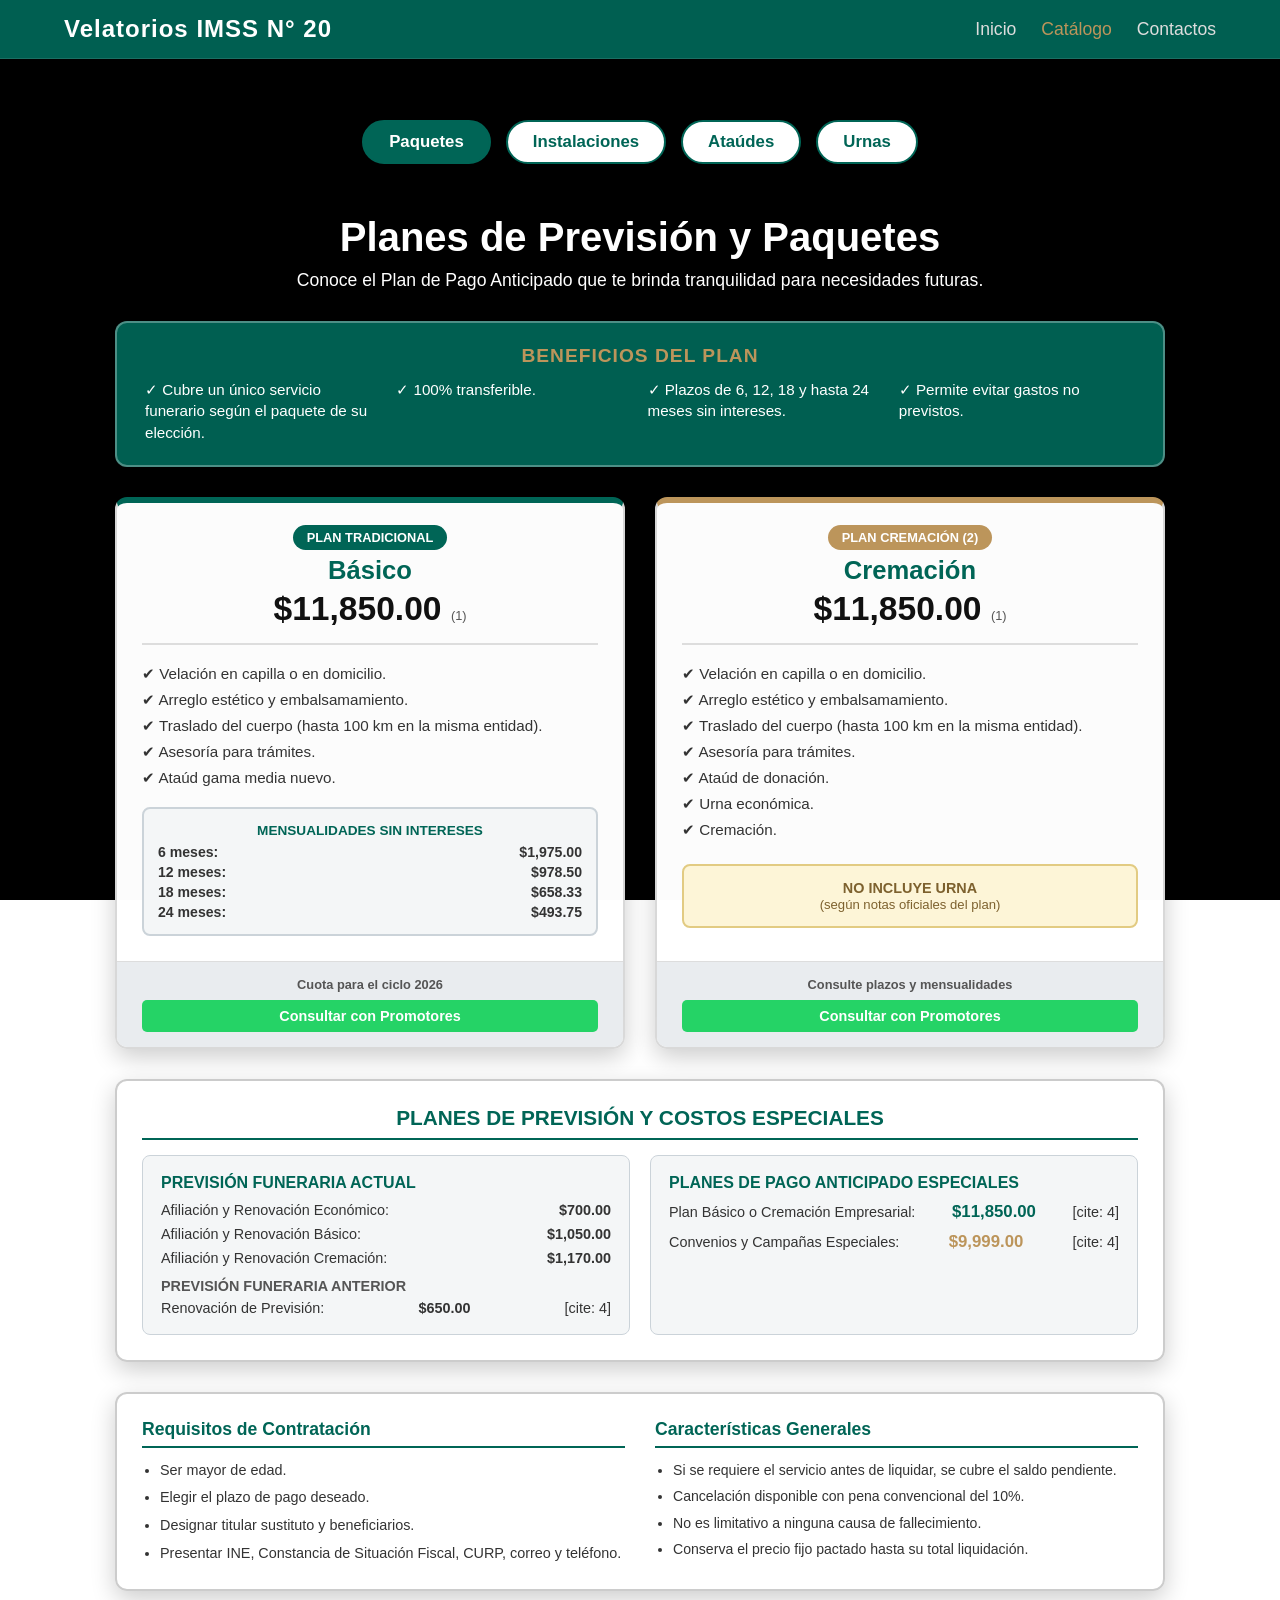
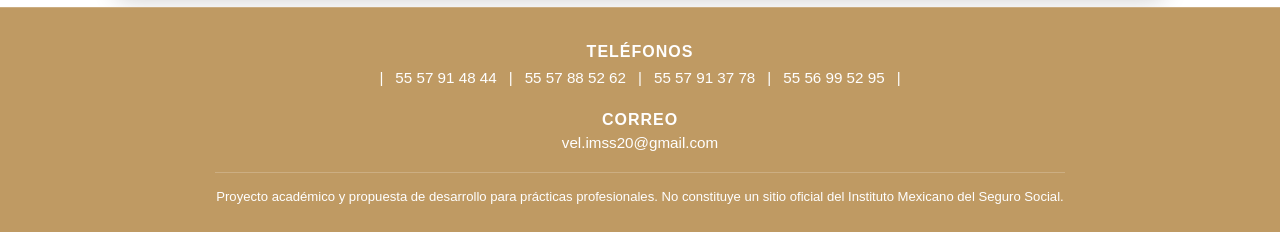
==== commit fb09973f: "prototipo final 4" ====
--- a/catalogo.html
+++ b/catalogo.html
@@ -29,23 +29,20 @@
     
         <!-- Video de fondo desenfocado -->
         <div class="video-container-bg">
-            <!-- Video de fondo -->
             <video id="videoFondoBlur" autoplay loop muted playsinline class="video-background-blur">
                 <source src="MULTIMEDIA/VIDEO/VelatorioEcatepec.mp4" type="video/mp4">
             </video>
 
-            <!-- Video principal -->
-            <video id="videoFondo" loop muted playsinline class="video-background">
+            <video id="videoFondo" autoplay loop muted playsinline class="video-background">
                 <source src="MULTIMEDIA/VIDEO/VelatorioEcatepec.mp4" type="video/mp4">
             </video>
         </div>
 
-        <!-- En el div de contenedor-catalogo, asegúrate de que termine limpiamente -->
-<div class="contenedor-catalogo" style="padding-top: 100px; background: transparent; max-width: 1250px; margin: 0 auto; padding-left: 1rem; padding-right: 1rem; padding-bottom: 0;">
+        <div class="contenedor-catalogo" style="padding-top: 100px; background: transparent; max-width: 1250px; margin: 0 auto; padding-left: 1rem; padding-right: 1rem; padding-bottom: 0;">
             <!-- FILTROS SERVICIOS -->
             <div class="filtros-macro" style="margin-bottom: 35px;">
-                <button class="btn-filtro-macro activo" data-target="instalaciones">Instalaciones</button>
-                <button class="btn-filtro-macro" data-target="paquetes">Paquetes</button>
+                <button class="btn-filtro-macro activo" data-target="paquetes">Paquetes</button>
+                <button class="btn-filtro-macro" data-target="instalaciones">Instalaciones</button>
                 <button class="btn-filtro-macro" data-target="ataudes">Ataúdes</button>
                 <button class="btn-filtro-macro" data-target="urnas">Urnas</button>
             </div>
@@ -219,6 +216,36 @@
                             </div>
                         </div>
 
+                    </div>
+
+                    <!-- NUEVA SECCIÓN: PREVISIÓN FUNERARIA Y COSTOS ESPECIALES (Basado en la lona oficial) -->
+                    <div style="background: rgba(255, 255, 255, 0.98); border-radius: 12px; padding: 25px; margin-bottom: 30px; border: 2px solid rgba(0,0,0,0.2); box-shadow: 0 8px 25px rgba(0,0,0,0.2);">
+                        <h3 style="color: #006556; margin-bottom: 15px; font-size: 1.3rem; text-align: center; border-bottom: 2px solid #006556; padding-bottom: 8px; font-weight: bold; text-transform: uppercase;">Planes de Previsión y Costos Especiales</h3>
+                        
+                        <div style="display: grid; grid-template-columns: repeat(auto-fit, minmax(280px, 1fr)); gap: 20px;">
+                            
+                            <!-- Previsión Actual / Anterior -->
+                            <div style="background: #f4f6f7; padding: 18px; border-radius: 8px; border: 1px solid #cbd3d9;">
+                                <h4 style="color: #006556; font-size: 1rem; margin-bottom: 10px; font-weight: bold; text-transform: uppercase;">Previsión Funeraria Actual</h4>
+                                <ul style="list-style: none; padding: 0; margin: 0; font-size: 0.9rem; color: #333; display: flex; flex-direction: column; gap: 8px;">
+                                    <li style="display: flex; justify-content: space-between;"><span>Afiliación y Renovación Económico:</span> <strong>$700.00</strong></li>
+                                    <li style="display: flex; justify-content: space-between;"><span>Afiliación y Renovación Básico:</span> <strong>$1,050.00</strong></li>
+                                    <li style="display: flex; justify-content: space-between;"><span>Afiliación y Renovación Cremación:</span> <strong>$1,170.00</strong></li>
+                                </ul>
+                                <h4 style="color: #555; font-size: 0.9rem; margin: 12px 0 6px 0; font-weight: bold; text-transform: uppercase;">Previsión Funeraria Anterior</h4>
+                                <div style="display: flex; justify-content: space-between; font-size: 0.9rem; color: #333;"><span>Renovación de Previsión:</span> <strong>$650.00</strong>[cite: 4]</div>
+                            </div>
+
+                            <!-- Pago Anticipado Especiales -->
+                            <div style="background: #f4f6f7; padding: 18px; border-radius: 8px; border: 1px solid #cbd3d9;">
+                                <h4 style="color: #006556; font-size: 1rem; margin-bottom: 10px; font-weight: bold; text-transform: uppercase;">Planes de Pago Anticipado Especiales</h4>
+                                <ul style="list-style: none; padding: 0; margin: 0; font-size: 0.9rem; color: #333; display: flex; flex-direction: column; gap: 10px;">
+                                    <li style="display: flex; justify-content: space-between; align-items: center;"><span>Plan Básico o Cremación Empresarial:</span> <strong style="color: #006556; font-size: 1.05rem;">$11,850.00</strong>[cite: 4]</li>
+                                    <li style="display: flex; justify-content: space-between; align-items: center;"><span>Convenios y Campañas Especiales:</span> <strong style="color: #bc955b; font-size: 1.05rem;">$9,999.00</strong>[cite: 4]</li>
+                                </ul>
+                            </div>
+
+                        </div>
                     </div>
 
                     <!-- Panel Inferior Unificado: Requisitos y Características -->
@@ -928,47 +955,44 @@
 
                     </div>
                 </div>
-            </div> 
-
-
-<!-- MODAL LIGHTBOX -->
-        <div id="modalLightbox" style="display: none; position: fixed; top: 0; left: 0; width: 100%; height: 100%; background: rgba(0, 0, 0, 0.25); backdrop-filter: blur(6px); z-index: 9999; align-items: center; justify-content: center; overflow: hidden;">
-            <div style="position: absolute; width: 85vw; max-width: 1100px; aspect-ratio: 16 / 9; background-image: url('MULTIMEDIA/IMAGENES/fondo_catalogo_ga.png'); background-size: contain; background-position: center; background-repeat: no-repeat; pointer-events: none; z-index: 1;"></div>
-            <span class="cerrar-modal" style="position: absolute; top: 20px; right: 40px; font-size: 40px; color: white; cursor: pointer; z-index: 10002; user-select: none;">&times;</span>
-            
-            <!-- Botones sin estilos inline fijos para que el JS los maneje correctamente -->
-            <button id="modalPrev" style="display: none; position: absolute; left: 30px; top: 50%; transform: translateY(-50%); background: rgba(255,255,255,0.2); color: white; border: none; font-size: 30px; padding: 10px 15px; cursor: pointer; border-radius: 5px; z-index: 10002;">&#10094;</button>
-            <button id="modalNext" style="display: none; position: absolute; right: 30px; top: 50%; transform: translateY(-50%); background: rgba(255,255,255,0.2); color: white; border: none; font-size: 30px; padding: 10px 15px; cursor: pointer; border-radius: 5px; z-index: 10002;">&#10095;</button>
-            
-            <div id="modalZoomContainer" style="position: absolute; inset: 0; display: flex; align-items: center; justify-content: center; overflow: visible; z-index: 2; pointer-events: none;">
-                <img id="imgAmpliada" src="" alt="Imagen ampliada" draggable="false" style="max-width: 85%; max-height: 76%; object-fit: contain; transition: transform 0.15s ease-out; transform-origin: center; user-select: none; cursor: zoom-in; pointer-events: auto;">
             </div>
-            <div id="modalIndicadores" style="position: absolute; bottom: 30px; display: flex; gap: 8px; z-index: 10002; pointer-events: none;"></div>
-        </div>
-
+
+        <!-- MODAL LIGHTBOX -->
+<div id="modalLightbox" class="modal-lightbox-estilo" style="display: none;">
+    <span class="cerrar-modal">×</span>
+    
+    <button id="modalPrev">❮</button>
+    <button id="modalNext">❯</button>
+    
+    <div id="modalZoomContainer">
+        <img id="imgAmpliada" src="" alt="Imagen ampliada" draggable="false">
+    </div>
+    <div id="modalIndicadores"></div>
+</div>
 
         <!-- PIE DE PÁGINA -->
-        <footer class="footer-disclaimer">
-            <div style="display: flex; justify-content: space-between; align-items: flex-start; width: 100%; max-width: 900px; flex-wrap: wrap; gap: 20px; margin: 0 auto 25px auto;">
-                <div style="text-align: center; flex: 1; min-width: 200px;" class="elemento-copiable" data-valor="vel.imss20@gmail.com" title="Haz clic para copiar correo">
-                    <p style="font-weight: bold; color: #ffffff; margin-bottom: 5px;">Correo</p>
-                    <p style="color: #ffffff; font-size: 0.95rem; text-align: center;" class="texto-a-copiar">vel.imss20@gmail.com</p>
+        <footer class="footer-disclaimer" style="background-color: rgba(188, 149, 91, 0.95); padding: 30px 20px 20px 20px; border-top: 1px solid rgba(255, 255, 255, 0.2); position: relative; z-index: 10;">
+            <div style="text-align: center; width: 100%; max-width: 900px; margin: 0 auto 20px auto;">
+                <p style="font-weight: bold; color: #ffffff; margin-bottom: 8px; font-size: 1rem; text-transform: uppercase; letter-spacing: 1px;">TELÉFONOS</p>
+                <div style="display: flex; justify-content: center; align-items: center; flex-wrap: wrap; gap: 12px; margin-bottom: 25px; font-size: 0.95rem; color: #ffffff; font-weight: 500;">
+                    <span>|</span>
+                    <div class="elemento-copiable" data-valor="55 57 91 48 44" title="Haz clic para copiar" style="cursor: pointer;"><span class="texto-a-copiar">55 57 91 48 44</span></div>
+                    <span>|</span>
+                    <div class="elemento-copiable" data-valor="55 57 88 52 62" title="Haz clic para copiar" style="cursor: pointer;"><span class="texto-a-copiar">55 57 88 52 62</span></div>
+                    <span>|</span>
+                    <div class="elemento-copiable" data-valor="55 57 91 37 78" title="Haz clic para copiar" style="cursor: pointer;"><span class="texto-a-copiar">55 57 91 37 78</span></div>
+                    <span>|</span>
+                    <div class="elemento-copiable" data-valor="55 56 99 52 95" title="Haz clic para copiar" style="cursor: pointer;"><span class="texto-a-copiar">55 56 99 52 95</span></div>
+                    <span>|</span>
                 </div>
                 
-                <div style="text-align: center; flex: 1; min-width: 200px;">
-                    <p style="font-weight: bold; color: #ffffff; margin-bottom: 8px;">Teléfonos</p>
-                    <div class="elemento-copiable" data-valor="55 57 91 48 44" style="margin-bottom: 5px;"><p style="color: #ffffff; font-size: 0.9rem; text-align: center;" class="texto-a-copiar">55 57 91 48 44</p></div>
-                    <div class="elemento-copiable" data-valor="55 57 88 52 62" style="margin-bottom: 5px;"><p style="color: #ffffff; font-size: 0.9rem; text-align: center;" class="texto-a-copiar">55 57 88 52 62</p></div>
-                    <div class="elemento-copiable" data-valor="55 57 91 37 78" style="margin-bottom: 5px;"><p style="color: #ffffff; font-size: 0.9rem; text-align: center;" class="texto-a-copiar">55 57 91 37 78</p></div>
-                    <div class="elemento-copiable" data-valor="55 56 99 52 95"><p style="color: #ffffff; font-size: 0.9rem; text-align: center;" class="texto-a-copiar">55 56 99 52 95</p></div>
+                <p style="font-weight: bold; color: #ffffff; margin-bottom: 5px; font-size: 1rem; text-transform: uppercase; letter-spacing: 1px;">CORREO</p>
+                <div class="elemento-copiable" data-valor="vel.imss20@gmail.com" title="Haz clic para copiar correo" style="display: inline-block; cursor: pointer;">
+                    <p class="texto-a-copiar" style="color: #ffffff; font-size: 0.95rem; text-align: center; margin: 0; font-weight: 500;">vel.imss20@gmail.com</p>
                 </div>
-                
-                <div style="text-align: center; flex: 1; min-width: 200px; display: flex; justify-content: center; align-items: center; padding-top: 10px;">
-                    <a href="https://www.facebook.com" target="_blank" class="btn-facebook" style="background-color: #1877f2; color: white; padding: 12px 24px; border-radius: 6px; text-decoration: none; font-weight: bold; font-size: 1rem;">Visitar Facebook</a>
-                </div>  
             </div>
             
-            <p style="font-size: 0.85rem; color: #ffffff; max-width: 850px; margin: 0 auto; line-height: 1.5; text-align: center;">Proyecto académico y propuesta de desarrollo para prácticas profesionales. No constituye un sitio oficial del Instituto Mexicano del Seguro Social.</p>
+            <p style="font-size: 0.82rem; color: #ffffff; max-width: 850px; margin: 0 auto; line-height: 1.4; text-align: center; border-top: 1px solid rgba(255, 255, 255, 0.2); padding-top: 15px;">Proyecto académico y propuesta de desarrollo para prácticas profesionales. No constituye un sitio oficial del Instituto Mexicano del Seguro Social.</p>
         </footer>
 
         <script src="main.js"></script>     
--- a/style.css
+++ b/style.css
@@ -118,7 +118,7 @@
     z-index: -2;
     overflow: hidden;
     pointer-events: none;
-    background-color: #000;
+    background-color: #000000;
 }
 
 .video-background-blur {
@@ -141,7 +141,7 @@
     transform: translate(-50%, -50%); 
     width: 100%; 
     height: 100vh; 
-    object-fit: contain;
+    object-fit: contain !important; /* Muestra el video completo sin recortes en ambas versiones */
     z-index: 2; 
     pointer-events: none; 
 }
@@ -504,6 +504,7 @@
     font-size: 1.2rem !important;
     box-shadow: 0 4px 12px rgba(0,0,0,0.35) !important;
     transition: background-color 0.3s ease, transform 0.2s ease !important;
+    -webkit-tap-highlight-color: transparent; 
 }
 
 .btn-inst-prev, .btn-gb-prev, .btn-gm-prev, .btn-ga-prev, .btn-tp-prev, .btn-tg-prev,
@@ -687,16 +688,31 @@
 }
 
 .cerrar-modal { 
-    position: absolute; 
-    top: 20px; 
-    right: 25px; 
-    color: white; 
-    font-size: 2.5rem; 
-    cursor: pointer; 
-    z-index: 10002; 
-}
-
-.cerrar-modal:hover { color: #bc955b; }
+    position: fixed !important; 
+    top: 20px !important; 
+    right: 25px !important; 
+    color: #ffffff !important; 
+    background-color: rgba(0, 0, 0, 0.6) !important;
+    width: 45px !important;
+    height: 45px !important;
+    border-radius: 50% !important;
+    display: flex !important;
+    align-items: center !important;
+    justify-content: center !important;
+    font-size: 2.2rem !important; 
+    cursor: pointer !important; 
+    z-index: 100005 !important; 
+    box-shadow: 0 4px 10px rgba(0,0,0,0.5) !important;
+    transition: background-color 0.3s ease, transform 0.2s ease !important;
+    user-select: none;
+}
+
+.cerrar-modal:hover { 
+    background-color: #006556 !important;
+    color: #ffffff !important; 
+    transform: scale(1.1);
+}
+
 
 /* OCULTA BOTONES FLOTANTES DE FONDO CUANDO EL MODAL ESTÁ ABIERTO */
 body.modal-abierto .btn-inst-prev,
@@ -784,7 +800,7 @@
 
     /* CONTENEDOR PRINCIPAL Y ESPACIO SUPERIOR PARA MENÚ FIJO */
     .contenedor-catalogo {
-        padding-top: 125px !important; /* Espacio exacto para que los filtros bajen de la barra verde */
+        padding-top: 125px !important;
         padding-left: 0 !important;
         padding-right: 0 !important;
         width: 100% !important;
@@ -871,11 +887,49 @@
         font-size: 1rem !important;
     }
 
+    /* Evitar que se queden escalados al presionar en móvil */
+    .btn-inst-prev:active, .btn-inst-next:active,
+    .btn-gb-prev:active, .btn-gb-next:active,
+    .btn-gm-prev:active, .btn-gm-next:active,
+    .btn-ga-prev:active, .btn-ga-next:active,
+    .btn-tp-prev:active, .btn-tp-next:active,
+    .btn-tg-prev:active, .btn-tg-next:active,
+    .btn-urnas-fila-prev:active, .btn-urnas-fila-next:active,
+    .btn-u1-prev:active, .btn-u1-next:active,
+    .btn-u2-prev:active, .btn-u2-next:active,
+    .btn-u3-prev:active, .btn-u3-next:active {
+        transform: translateY(-50%) scale(1) !important;
+        background-color: #004d40 !important;
+    }
+
+    /* CORRECCIÓN DEFINITIVA DE STICKY HOVER/FOCUS EN MÓVIL */
+    .btn-inst-prev:hover, .btn-inst-next:hover,
+    .btn-gb-prev:hover, .btn-gb-next:hover,
+    .btn-gm-prev:hover, .btn-gm-next:hover,
+    .btn-ga-prev:hover, .btn-ga-next:hover,
+    .btn-tp-prev:hover, .btn-tp-next:hover,
+    .btn-tg-prev:hover, .btn-tg-next:hover,
+    .btn-urnas-fila-prev:hover, .btn-urnas-fila-next:hover,
+    .btn-u1-prev:hover, .btn-u1-next:hover,
+    .btn-u2-prev:hover, .btn-u2-next:hover,
+    .btn-u3-prev:hover, .btn-u3-next:hover,
+    .btn-inst-prev:focus, .btn-inst-next:focus,
+    .btn-gb-prev:focus, .btn-gb-next:focus,
+    .btn-gm-prev:focus, .btn-gm-next:focus,
+    .btn-ga-prev:focus, .btn-ga-next:focus,
+    .btn-tp-prev:focus, .btn-tp-next:focus,
+    .btn-tg-prev:focus, .btn-tg-next:focus,
+    .btn-urnas-fila-prev:focus, .btn-urnas-fila-next:focus,
+    .btn-u1-prev:focus, .btn-u1-next:focus,
+    .btn-u2-prev:focus, .btn-u2-next:focus,
+    .btn-u3-prev:focus, .btn-u3-next:focus {
+        transform: translateY(-50%) scale(1) !important;
+        background-color: rgba(0, 101, 86, 0.9) !important;
+    }
+
     /* ======================================================== */
     /* AJUSTE VERTICAL DEL MODAL MÓVIL (MENSAJE -> BOTONES -> CONTADOR) */
     /* ======================================================== */
-    
-    /* 1. MENSAJE GUÍA EN EL FONDO (PEGA ABAJO) */
     .guia-modal {
         bottom: 15px !important;
         font-size: 0.78rem !important;
@@ -883,7 +937,6 @@
         z-index: 10003 !important;
     }
 
-    /* 2. BOTONES VERDES DE DIRECCIÓN (POR ENCIMA DEL CARTEL) */
     #modalPrev, #modalNext {
         bottom: 65px !important;
         top: auto !important;
@@ -904,7 +957,6 @@
         left: auto !important;
     }
 
-    /* 3. PUNTOS INDICADORES DE PÁGINA (POR ENCIMA DE LOS BOTONES) */
     #modalIndicadores {
         bottom: 125px !important;
         left: 50% !important;
@@ -912,14 +964,12 @@
         z-index: 10003 !important;
     }
 
-    /* TAMAÑO MÁXIMO DE LA IMAGEN EN MODAL MÓVIL PARA EVITAR APRIETOS */
     .modal-slide-item img,
     #imgAmpliada {
         max-width: 90vw !important; 
         max-height: 50vh !important; 
     }
 
-    /* FOOTER EN MÓVIL */
     .footer-disclaimer {
         width: 100vw !important;
         position: relative !important;
@@ -968,7 +1018,7 @@
 .img-icono-boceto {
     width: 60px;
     height: 60px;
-    object-type: contain;
+    object-fit: contain;
     margin-bottom: 10px;
 }
 
@@ -992,7 +1042,6 @@
     position: relative;
 }
 
-/* Responsivo para celulares: cambia de horizontal a vertical */
 @media (max-width: 768px) {
     .tarjeta-promotor-boceto {
         flex-direction: column;
@@ -1011,13 +1060,13 @@
 /* CORRECCIÓN DE VIDEO PARA INDEX Y CATÁLOGO */
 /* ======================================================== */
 .video-background { 
-    position: absolute; 
+    position: fixed; 
     top: 50%; 
     left: 50%; 
     transform: translate(-50%, -50%); 
     width: 100%; 
     height: 100vh; 
-    object-fit: contain;
+    object-fit: contain !important; /* Muestra el video completo sin recortes en PC y Móvil */
     z-index: 2; 
     pointer-events: none; 
 }
@@ -1027,14 +1076,35 @@
 }
 
 body:has(.contenedor-catalogo) #videoFondoBlur {
-    position: absolute;
+    position: fixed;
     top: 50%;
     left: 50%;
     transform: translate(-50%, -50%) scale(1.25);
-    width: 100%;
+    width: 100vw;
     height: 100vh;
-    object-fit: cover;
+    object-fit: cover !important;
     filter: blur(25px) brightness(0.5);
     z-index: -1;
     pointer-events: none;
+}
+
+/* ======================================================== */
+/* MODAL LIGHTBOX Y FONDOS DINÁMICOS POR DISPOSITIVO         */
+/* ======================================================== */
+#modalLightbox {
+    position: fixed;
+    top: 0;
+    left: 0;
+    width: 100%;
+    height: 100vh;
+    background-color: rgba(0, 0, 0, 0.85); /* Fondo base de respaldo */
+    background-size: cover;
+    background-position: center;
+    background-repeat: no-repeat;
+    backdrop-filter: blur(6px);
+    z-index: 9999;
+    display: none;
+    align-items: center;
+    justify-content: center;
+    overflow: hidden;
 }
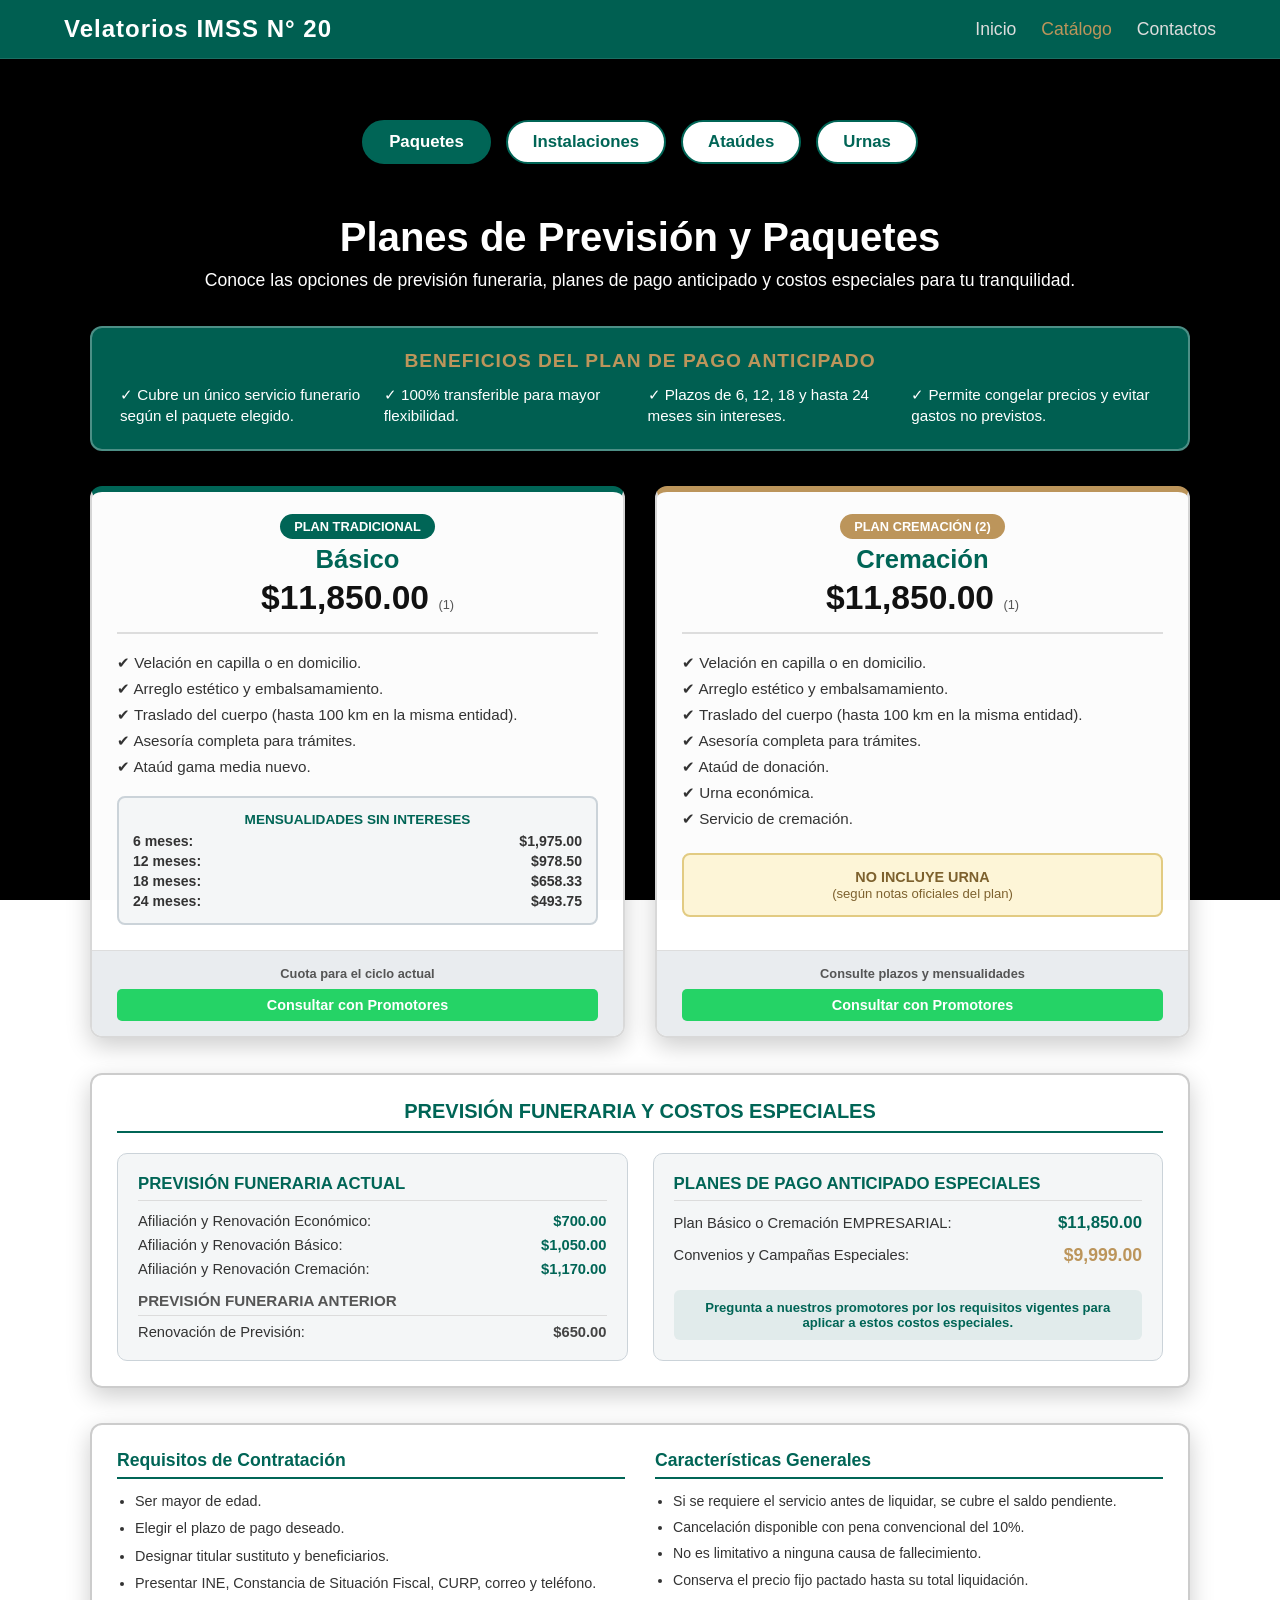
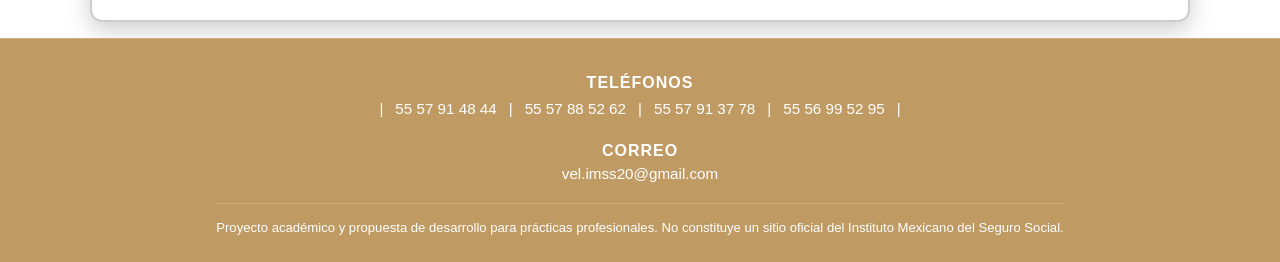
==== commit e9fea3c2: "corrección prototipo final 4" ====
--- a/catalogo.html
+++ b/catalogo.html
@@ -134,25 +134,25 @@
 
             <!-- PAQUETES -->
             <div id="seccion-paquetes" class="grupo-macro" style="display: none;">
-                <div style="padding: 1rem 0; max-width: 1050px; margin: 0 auto;">
+                <div style="padding: 1rem 0; max-width: 1100px; margin: 0 auto;">
                     <h2 class="titulo-seccion" style="color: #ffffff; text-shadow: 1px 2px 6px rgba(0,0,0,0.8); text-align: center; margin-bottom: 10px;">Planes de Previsión y Paquetes</h2>
-                    <p style="color: #ffffff; text-shadow: 1px 2px 4px rgba(0,0,0,0.8); text-align: center; margin-bottom: 30px; font-size: 1.1rem;">
-                        Conoce el Plan de Pago Anticipado que te brinda tranquilidad para necesidades futuras.
+                    <p style="color: #ffffff; text-shadow: 1px 2px 4px rgba(0,0,0,0.8); text-align: center; margin-bottom: 35px; font-size: 1.1rem;">
+                        Conoce las opciones de previsión funeraria, planes de pago anticipado y costos especiales para tu tranquilidad.
                     </p>
 
                     <!-- Beneficios generales en barra horizontal moderna -->
-                    <div style="background: rgba(0, 101, 86, 0.95); color: white; padding: 22px 28px; border-radius: 12px; margin-bottom: 30px; box-shadow: 0 6px 20px rgba(0,0,0,0.3); border: 2px solid rgba(255,255,255,0.3);">
-                        <h3 style="color: #bc955b; margin-bottom: 12px; font-size: 1.2rem; text-align: center; text-transform: uppercase; letter-spacing: 1px; font-weight: bold;">Beneficios del Plan</h3>
+                    <div style="background: rgba(0, 101, 86, 0.95); color: white; padding: 22px 28px; border-radius: 12px; margin-bottom: 35px; box-shadow: 0 6px 20px rgba(0,0,0,0.3); border: 2px solid rgba(255,255,255,0.3);">
+                        <h3 style="color: #bc955b; margin-bottom: 12px; font-size: 1.2rem; text-align: center; text-transform: uppercase; letter-spacing: 1px; font-weight: bold;">Beneficios del Plan de Pago Anticipado</h3>
                         <div style="display: grid; grid-template-columns: repeat(auto-fit, minmax(220px, 1fr)); gap: 15px; font-size: 0.95rem; line-height: 1.4; font-weight: 500;">
-                            <div>✓ Cubre un único servicio funerario según el paquete de su elección.</div>
-                            <div>✓ 100% transferible.</div>
+                            <div>✓ Cubre un único servicio funerario según el paquete elegido.</div>
+                            <div>✓ 100% transferible para mayor flexibilidad.</div>
                             <div>✓ Plazos de 6, 12, 18 y hasta 24 meses sin intereses.</div>
-                            <div>✓ Permite evitar gastos no previstos.</div>
+                            <div>✓ Permite congelar precios y evitar gastos no previstos.</div>
                         </div>
                     </div>
 
                     <!-- Planes Principales (Básico y Cremación lado a lado) -->
-                    <div style="display: grid; grid-template-columns: repeat(auto-fit, minmax(340px, 1fr)); gap: 30px; margin-bottom: 30px;">
+                    <div style="display: grid; grid-template-columns: repeat(auto-fit, minmax(340px, 1fr)); gap: 30px; margin-bottom: 35px;">
                         
                         <!-- PLAN BÁSICO -->
                         <div style="background: rgba(255, 255, 255, 0.99); border-radius: 12px; overflow: hidden; border-top: 6px solid #006556; border-left: 2px solid rgba(0,0,0,0.15); border-right: 2px solid rgba(0,0,0,0.15); border-bottom: 2px solid rgba(0,0,0,0.15); display: flex; flex-direction: column; justify-content: space-between; box-shadow: 0 8px 25px rgba(0,0,0,0.2);">
@@ -167,7 +167,7 @@
                                     <li>✔ Velación en capilla o en domicilio.</li>
                                     <li>✔ Arreglo estético y embalsamamiento.</li>
                                     <li>✔ Traslado del cuerpo (hasta 100 km en la misma entidad).</li>
-                                    <li>✔ Asesoría para trámites.</li>
+                                    <li>✔ Asesoría completa para trámites.</li>
                                     <li>✔ Ataúd gama media nuevo.</li>
                                 </ul>
 
@@ -181,7 +181,7 @@
                             </div>
                             
                             <div style="padding: 15px 25px; background: #e9ecef; text-align: center; border-top: 1px solid #ddd;">
-                                <p style="font-size: 0.8rem; color: #555; margin-bottom: 8px; font-weight: 600;">Cuota para el ciclo 2026</p>
+                                <p style="font-size: 0.8rem; color: #555; margin-bottom: 8px; font-weight: 600;">Cuota para el ciclo actual</p>
                                 <a href="contactos.html" class="btn-accion" style="display: block; text-align: center;">Consultar con Promotores</a>
                             </div>
                         </div>
@@ -199,10 +199,10 @@
                                     <li>✔ Velación en capilla o en domicilio.</li>
                                     <li>✔ Arreglo estético y embalsamamiento.</li>
                                     <li>✔ Traslado del cuerpo (hasta 100 km en la misma entidad).</li>
-                                    <li>✔ Asesoría para trámites.</li>
+                                    <li>✔ Asesoría completa para trámites.</li>
                                     <li>✔ Ataúd de donación.</li>
                                     <li>✔ Urna económica.</li>
-                                    <li>✔ Cremación.</li>
+                                    <li>✔ Servicio de cremación.</li>
                                 </ul>
 
                                 <div style="background: #fdf5d7; padding: 14px; border-radius: 8px; border: 2px solid #e2cb82; text-align: center; margin-top: 25px;">
@@ -218,31 +218,45 @@
 
                     </div>
 
-                    <!-- NUEVA SECCIÓN: PREVISIÓN FUNERARIA Y COSTOS ESPECIALES (Basado en la lona oficial) -->
-                    <div style="background: rgba(255, 255, 255, 0.98); border-radius: 12px; padding: 25px; margin-bottom: 30px; border: 2px solid rgba(0,0,0,0.2); box-shadow: 0 8px 25px rgba(0,0,0,0.2);">
-                        <h3 style="color: #006556; margin-bottom: 15px; font-size: 1.3rem; text-align: center; border-bottom: 2px solid #006556; padding-bottom: 8px; font-weight: bold; text-transform: uppercase;">Planes de Previsión y Costos Especiales</h3>
+                    <!-- SECCIÓN DETALLADA: PREVISIÓN FUNERARIA Y COSTOS ESPECIALES -->
+                    <div style="background: rgba(255, 255, 255, 0.98); border-radius: 12px; padding: 25px; margin-bottom: 35px; border: 2px solid rgba(0,0,0,0.2); box-shadow: 0 8px 25px rgba(0,0,0,0.2);">
+                        <h3 style="color: #006556; margin-bottom: 20px; font-size: 1.25rem; text-align: center; border-bottom: 2px solid #006556; padding-bottom: 8px; font-weight: bold; text-transform: uppercase;">Previsión Funeraria y Costos Especiales</h3>
                         
-                        <div style="display: grid; grid-template-columns: repeat(auto-fit, minmax(280px, 1fr)); gap: 20px;">
+                        <div style="display: grid; grid-template-columns: repeat(auto-fit, minmax(300px, 1fr)); gap: 25px;">
                             
-                            <!-- Previsión Actual / Anterior -->
-                            <div style="background: #f4f6f7; padding: 18px; border-radius: 8px; border: 1px solid #cbd3d9;">
-                                <h4 style="color: #006556; font-size: 1rem; margin-bottom: 10px; font-weight: bold; text-transform: uppercase;">Previsión Funeraria Actual</h4>
-                                <ul style="list-style: none; padding: 0; margin: 0; font-size: 0.9rem; color: #333; display: flex; flex-direction: column; gap: 8px;">
-                                    <li style="display: flex; justify-content: space-between;"><span>Afiliación y Renovación Económico:</span> <strong>$700.00</strong></li>
-                                    <li style="display: flex; justify-content: space-between;"><span>Afiliación y Renovación Básico:</span> <strong>$1,050.00</strong></li>
-                                    <li style="display: flex; justify-content: space-between;"><span>Afiliación y Renovación Cremación:</span> <strong>$1,170.00</strong></li>
-                                </ul>
-                                <h4 style="color: #555; font-size: 0.9rem; margin: 12px 0 6px 0; font-weight: bold; text-transform: uppercase;">Previsión Funeraria Anterior</h4>
-                                <div style="display: flex; justify-content: space-between; font-size: 0.9rem; color: #333;"><span>Renovación de Previsión:</span> <strong>$650.00</strong>[cite: 4]</div>
-                            </div>
-
-                            <!-- Pago Anticipado Especiales -->
-                            <div style="background: #f4f6f7; padding: 18px; border-radius: 8px; border: 1px solid #cbd3d9;">
-                                <h4 style="color: #006556; font-size: 1rem; margin-bottom: 10px; font-weight: bold; text-transform: uppercase;">Planes de Pago Anticipado Especiales</h4>
-                                <ul style="list-style: none; padding: 0; margin: 0; font-size: 0.9rem; color: #333; display: flex; flex-direction: column; gap: 10px;">
-                                    <li style="display: flex; justify-content: space-between; align-items: center;"><span>Plan Básico o Cremación Empresarial:</span> <strong style="color: #006556; font-size: 1.05rem;">$11,850.00</strong>[cite: 4]</li>
-                                    <li style="display: flex; justify-content: space-between; align-items: center;"><span>Convenios y Campañas Especiales:</span> <strong style="color: #bc955b; font-size: 1.05rem;">$9,999.00</strong>[cite: 4]</li>
-                                </ul>
+                            <!-- Columna Izquierda: Previsión Actual y Anterior -->
+                            <div style="background: #f4f6f7; padding: 20px; border-radius: 10px; border: 1px solid #cbd3d9; display: flex; flex-direction: column; justify-content: space-between;">
+                                <div>
+                                    <h4 style="color: #006556; font-size: 1.05rem; margin-bottom: 12px; font-weight: bold; text-transform: uppercase; border-bottom: 1px solid #dcdcdc; padding-bottom: 6px;">Previsión Funeraria Actual</h4>
+                                    <ul style="list-style: none; padding: 0; margin: 0 0 15px 0; font-size: 0.92rem; color: #333; display: flex; flex-direction: column; gap: 8px; font-weight: 500;">
+                                        <li style="display: flex; justify-content: space-between; align-items: center;"><span>Afiliación y Renovación Económico:</span> <strong style="color: #006556;">$700.00</strong></li>
+                                        <li style="display: flex; justify-content: space-between; align-items: center;"><span>Afiliación y Renovación Básico:</span> <strong style="color: #006556;">$1,050.00</strong></li>
+                                        <li style="display: flex; justify-content: space-between; align-items: center;"><span>Afiliación y Renovación Cremación:</span> <strong style="color: #006556;">$1,170.00</strong></li>
+                                    </ul>
+
+                                    <h4 style="color: #555; font-size: 0.95rem; margin-bottom: 8px; font-weight: bold; text-transform: uppercase; border-bottom: 1px solid #dcdcdc; padding-bottom: 6px;">Previsión Funeraria Anterior</h4>
+                                    <div style="display: flex; justify-content: space-between; font-size: 0.92rem; color: #333; font-weight: 500;"><span>Renovación de Previsión:</span> <strong style="color: #444;">$650.00</strong></div>
+                                </div>
+                            </div>
+
+                            <!-- Columna Derecha: Planes Empresariales y Especiales -->
+                            <div style="background: #f4f6f7; padding: 20px; border-radius: 10px; border: 1px solid #cbd3d9; display: flex; flex-direction: column; justify-content: space-between;">
+                                <div>
+                                    <h4 style="color: #006556; font-size: 1.05rem; margin-bottom: 12px; font-weight: bold; text-transform: uppercase; border-bottom: 1px solid #dcdcdc; padding-bottom: 6px;">Planes de Pago Anticipado Especiales</h4>
+                                    <ul style="list-style: none; padding: 0; margin: 0 0 15px 0; font-size: 0.92rem; color: #333; display: flex; flex-direction: column; gap: 12px; font-weight: 500;">
+                                        <li style="display: flex; justify-content: space-between; align-items: center;">
+                                            <span>Plan Básico o Cremación EMPRESARIAL:</span> 
+                                            <strong style="color: #006556; font-size: 1.05rem;">$11,850.00</strong>
+                                        </li>
+                                        <li style="display: flex; justify-content: space-between; align-items: center;">
+                                            <span>Convenios y Campañas Especiales:</span> 
+                                            <strong style="color: #bc955b; font-size: 1.1rem;">$9,999.00</strong>
+                                        </li>
+                                    </ul>
+                                </div>
+                                <div style="background: rgba(0, 101, 86, 0.08); padding: 10px; border-radius: 6px; text-align: center;">
+                                    <p style="font-size: 0.82rem; color: #006556; margin: 0; font-weight: 600;">Pregunta a nuestros promotores por los requisitos vigentes para aplicar a estos costos especiales.</p>
+                                </div>
                             </div>
 
                         </div>
